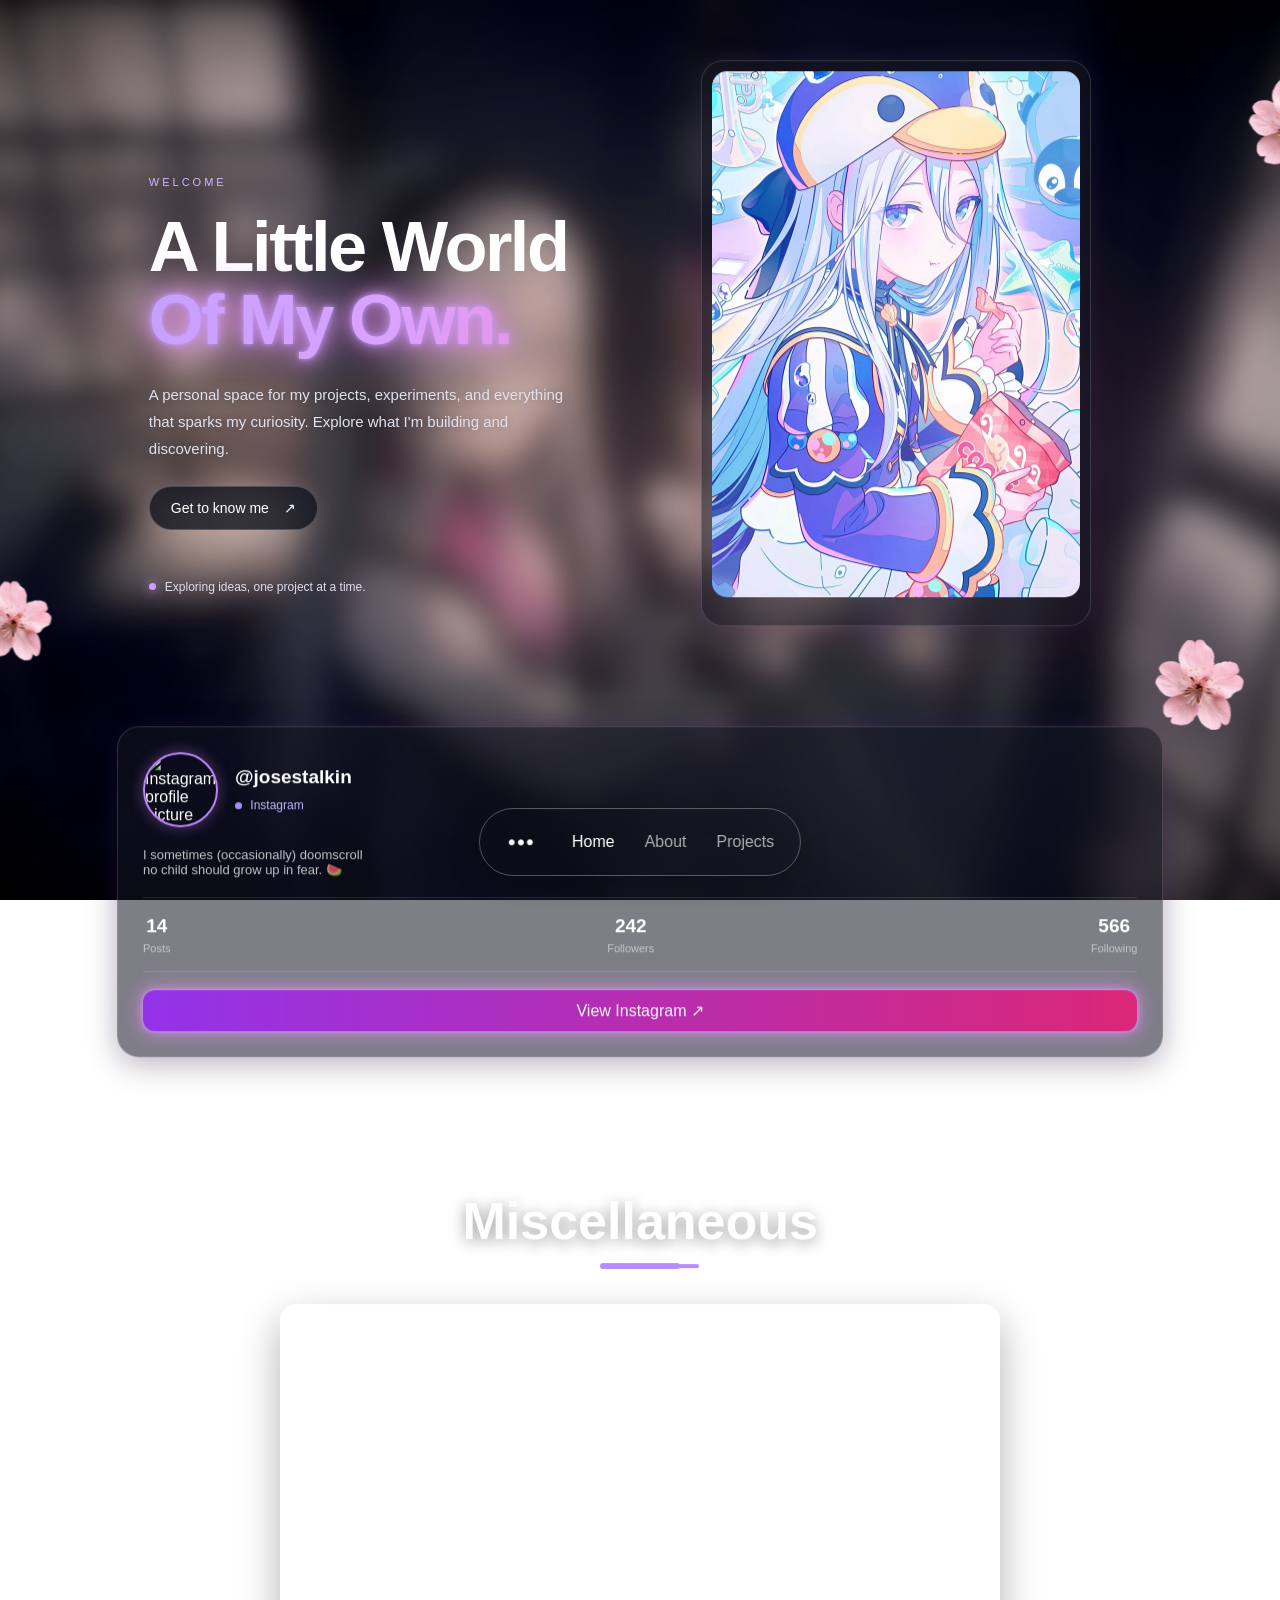
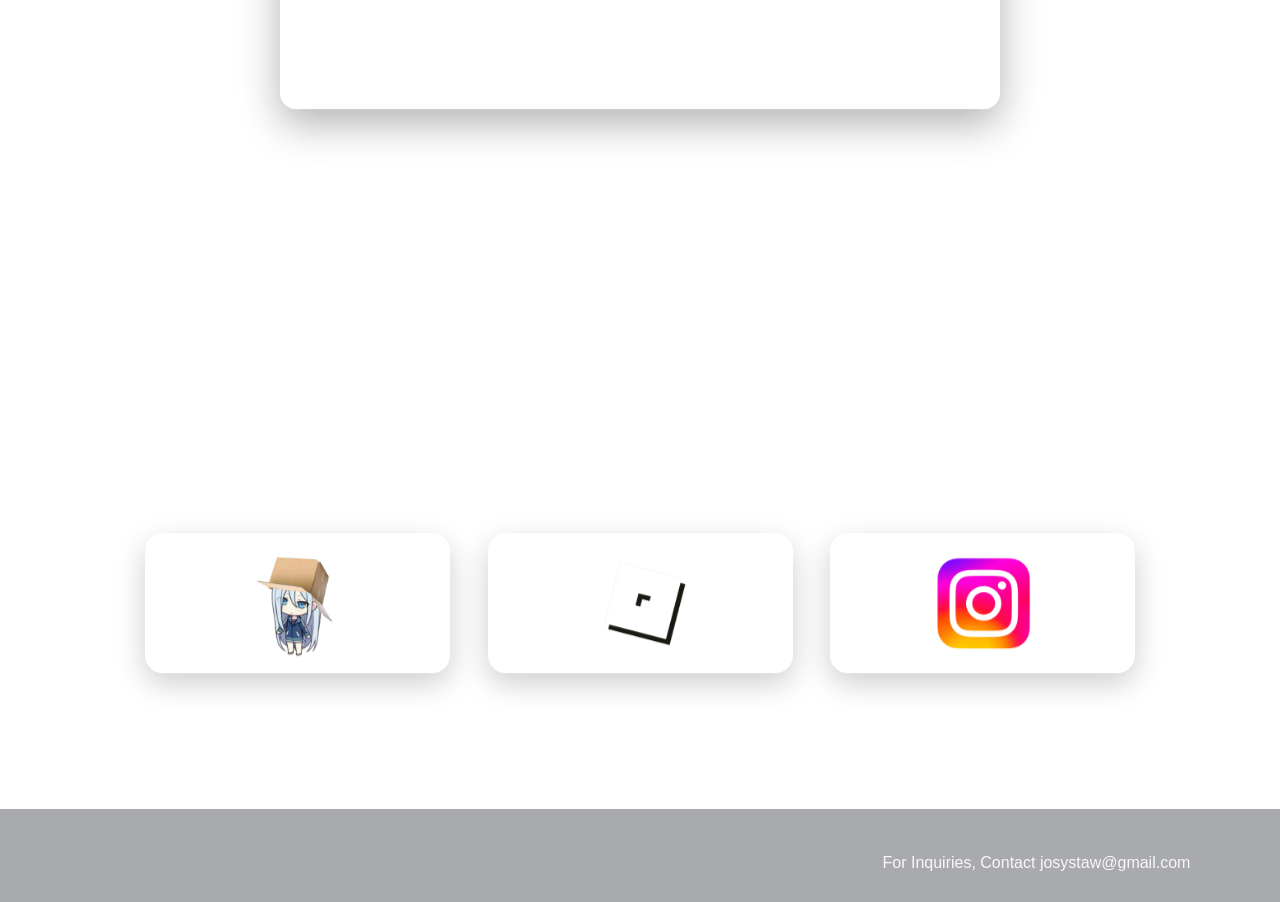
==== index.html @ 816f526a "V.2.1.1 fixed some bugs and added a profile card" ====
<!DOCTYPE html>
<html lang="en">
<head>
  <meta charset="UTF-8">
  <meta name="viewport" content="width=device-width, initial-scale=1.0">

  <title>josy's web</title>

  <link rel="stylesheet" href="style.css">
  <link rel="icon" type="image/favicon" href="images/favicon.ico">
</head>

<body>

  <nav class="floating-nav" id="floatingNav">
    
<div class="home-menu">
    <!-- Home logo toggles the dropdown -->
    <button class="home-menu-toggle"
            id="homeMenuToggle"
            aria-label="Open home menu"
            aria-expanded="false">
        <img id="homeMenuIcon"
         src="images/open.png"
         alt="">
    </button>

    <!-- Dropdown image buttons -->
    <div class="home-dropdown" id="homeDropdown">

        <a href="index.html"
          class="dropdown-item"
          rel="noopener noreferrer">
          <img src="images/reload.png" alt="">
          <span>Reload</span>
        </a>

        <a href="https://open.spotify.com/user/eyczlex5ln4kf2rm2b00qqnia"
          class="dropdown-item"
          target="_blank"
          rel="noopener noreferrer">
          <img src="images/spotify.png" alt="">
          <span>Spotify</span>
        </a>
        <!--button class="dropdown-item"
                data-page="about"
                aria-label="About">
            <img src="images/bwig.png" alt="">
            <span>Instagram</span>
        </button-->
        <a href="https://www.instagram.com/josestalkin/"
          class="dropdown-item"
          rel="noopener noreferrer">
          <img src="images/bwig.png" alt="">
          <span>Instagram</span>
        </a>
        <a href="mobile/index.html"
          class="dropdown-item"
          rel="noopener noreferrer">
          <img src="images/accf0d55d1fa88611bb1a2bc75494300.png" alt="">
          <span>Game</span>
        </a>
    </div>
</div>


    <div class="nav-links">
    <button class="nav-link active" data-page="home">Home</button>
    <button class="nav-link" data-page="about">About</button>
    <button class="nav-link" data-page="projects">Projects</button>
    </div>
</nav>

  <div id="loading-screen">

    <div class="loading-container">

        <div class="loading-mascot">

            <img
                src="images/loading.png"
                class="mascot-base"
                alt=""
            >

            <div class="hair-fill">
                <div class="hair-fill-color"></div>
            </div>

        </div>

        <!-- Loading dots -->
        <div class="loading-dots">
            <span></span>
            <span></span>
            <span></span>
        </div>

        <div class="loading-text">
            LOADING...
        </div>

    </div>

</div>
  
  <div class="screen-effects">

  <img
    src="images/sakura.png"
    class="screen-effect"
    data-strength="0.18"
    alt=""
  >

</div>
  <div class="background"></div>
  <main>
    
<section id="home" class="page active">

    <div class="home-hero">

        <!-- lefty -->
        <div class="hero-copy">
            <span class="hero-eyebrow">WELCOME</span>

            <h1>
                A Little World
                <br>
                <span>Of My Own.</span>
            </h1>

            <p class="hero-description">
                A personal space for my projects, experiments,
                and everything that sparks my curiosity.
                Explore what I'm building and discovering.
            </p>

            <button class="hero-button"
                    onclick="document.querySelector('[data-page=about]').click()">
                Get to know me <span>↗</span>
            </button>

            <div class="hero-note">
                <span class="hero-note-dot"></span>
                Exploring ideas, one project at a time.
            </div>
        </div>

        <!-- righty -->
         <div class="hero-photo parallax-item" data-strength="0.08">
    <div class="photo-card">
        <img src="images/pingu.png" alt="Featured photograph">

        <div class="photo-caption">
            <span></span>
        </div>
    </div>
</div>

    </div>
      <div class="hero-profile parallax-item" data-strength="0.08">
    <div class="profile-card">

        <div class="profile-top">
            <img
                src="https://scontent.cdninstagram.com/v/t51.82787-19/851800324_18020380409950125_2480934116631352755_n.jpg?stp=dst-jpg_s150x150_tt6&_nc_cat=108&ccb=7-5&_nc_sid=f7ccc5&efg=eyJ2ZW5jb2RlX3RhZyI6InByb2ZpbGVfcGljLnd3dy4xMDgwLkMzIn0%3D&_nc_ohc=8UTlZX58PrIQ7kNvwF-NPIA&_nc_oc=Adpa-4jupoG8gFcAjlWRFTiTWn33_yfQ5YN1SnpaJkKgUCg6DRFRe9DJpSyttWrLRnI&_nc_zt=24&_nc_ht=scontent.cdninstagram.com&_nc_gid=NbA_uy5VphR4m14Mo_TzVg&_nc_ss=7b6a8&oh=00_AQRMJp2nnTsubG5kRxxC3ER_PmEGCaFIqhwu-T4zJJ_sDQ&oe=6AED3500"
                class="profile-avatar"
                alt="Instagram profile picture"
            >

            <div class="profile-identity">
                <h2 id="igUsername">@josestalkin</h2>
                <span class="profile-status">
                    <span class="status-dot"></span>
                    Instagram
                </span>
            </div>
        </div>

        <div class="profile-bio">
            I sometimes (occasionally) doomscroll<br>no child should grow up in fear. 🍉
        </div>

        <div class="profile-stats">
            <div>
                <strong id="igPosts">14</strong>
                <span>Posts</span>
            </div>

            <div>
                <strong id="igFollowers">242</strong>
                <span>Followers</span>
            </div>

            <div>
                <strong id="igFollowing">566</strong>
                <span>Following</span>
            </div>
        </div>

        <a
            href="https://www.instagram.com/josestalkin/"
            target="_blank"
            rel="noopener noreferrer"
            class="profile-button"
        >
            View Instagram ↗
        </a>

    </div>
</div>
</section>


    <section id="about" class="page">
    <div class="parallax-item title" data-strength="0.10">
      <h1>About Me</h1>
    </div>
    <div class="parallax-item card" data-strength="0.06">
      <p>
        My name is Samudera, you can call me Sam.
      </p>

      <p>
    I'm <b><i>REALLY</b></i> interested in technology, especially computers and electronics. I like experimenting with different projects and figuring out how things work.
    Other than that I am also interested in making arduino projects.

    <br/> <br/>
    Nice to meet you! :3

      </p>
    </div>
    </section>

    <!-- 2 i think -->
     <section id="projects" class="page">
    <div class="parallax-item projects-panel"
         data-strength="0.08">

        <div class="projects-header">
            <span class="section-badge">Portfolio</span>

            <h1>Featured <span class="hero-glow">Projects</span></h1>

            <p>
                A collection of my recent work showcasing
                creativity and technical expertise.
            </p>
        </div>

        <div class="projects-grid">
          <!-- Project 1 -->
        <div class="parallax-item" data-strength="0.08">
            <article class="project-card">
                <img src="images/43cb72d63c08b5dca244477c47a3ac81.jpg"
                     alt="dis website lol"
                     class="project-image">

                <div class="project-content">
                    <div class="project-tags">
                        <span class="tag cyan">JS</span>
                    </div>

                    <h2>This Website (lol)</h2>
                    <p>A website. That's it.</p>

                    <div class="project-footer">
                        <a href="https://github.com/KicitoR/KicitoR.github.io" class="project-link">
                            View GitHub Repository
                        </a>

                        <div class="project-actions">
                            <a href="https://github.com/KicitoR/KicitoR.github.io" aria-label="GitHub">↗</a>
                        </div>
                    </div>
                </div>
            </article>
        </div>
          <!--template-->
          <div class="parallax-item" data-strength="0.08">
            <article class="project-card">
                <img src="images/footer.png"
                     alt="ard"
                     class="project-image">

                <div class="project-content">
                    <div class="project-tags">
                        <span class="tag pink">C++</span>
                    </div>

                    <h2>Arduino Projects</h2>
                    <p> I'll be adding a project documentation soon! :3 </p>

                    <div class="project-footer">
                    </div>
                </div>
            </article>
        </div>
        <!--end-->>
        </div>

    </div>
</section>
<section id='redirect' class='page'>
  <div class="parallax-item card" data-strength="0.06">
    <p> Redirecting...</p>
    </div>
</section>

<!--section id='xx' class='page'></section-->

    <div class="invisible-border-thing" data-strength="0.05">
      <p>


      </p>
    </div>
    <div class="parallax-item title" data-strength="0.03">
      <h1>Miscellaneous </h1>
    </div>
    <div class="parallax-item video-container" data-strength="0.03">

      <iframe
        src="https://www.youtube.com/embed/UFRIsspP9UE?si=3BIssX8ktgUelcXo"
        title="YouTube video"
        frameborder="0"
        allow="accelerometer; autoplay; clipboard-write; encrypted-media; gyroscope; picture-in-picture; web-share"
        referrerpolicy="strict-origin-when-cross-origin"
        allowfullscreen>
      </iframe>

    </div>
    <div class="spotify-grid">

    <!-- Track 1 -->
    <div class="parallax-item spotify-container"
         data-strength="0.08">

        <iframe
            src="https://open.spotify.com/embed/track/40pPI2TbaYSZlKfV44HRjn?utm_source=generator&theme=0&si=589472dcaff14c90"
            title="Spotify track"
            allow="autoplay; clipboard-write; encrypted-media; fullscreen; picture-in-picture"
            loading="lazy">
        </iframe>

    </div>

    <!-- Track 2 -->
    <div class="parallax-item spotify-container"
         data-strength="0.08">

        <iframe
            src="https://open.spotify.com/embed/track/7gEH5vQK5u2vAUpEUF5IJM"
            title="Spotify track"
            allow="autoplay; clipboard-write; encrypted-media; fullscreen; picture-in-picture"
            loading="lazy">
        </iframe>

    </div>

    <!-- Track 3 -->
    <div class="parallax-item spotify-container"
         data-strength="0.08">

        <iframe
            src="https://open.spotify.com/embed/track/6zEg4KEgz6RGhCPmDKplYf"
            title="Spotify track"
            allow="autoplay; clipboard-write; encrypted-media; fullscreen; picture-in-picture"
            loading="lazy">
        </iframe>

    </div>
        <div class="parallax-item spotify-container"
         data-strength="0.08">

        <iframe
            src="https://open.spotify.com/embed/track/70LcF31zb1H0PyJoS1Sx1r"
            title="Spotify track"
            allow="autoplay; clipboard-write; encrypted-media; fullscreen; picture-in-picture"
            loading="lazy">
        </iframe>

    </div>

</div>

    <!--div class="parallax-item card" data-strength="0.05">

      <p>
        <b>Butterflies taste with their feet</b><br/>
        They have special sensors on their feet to tell if a plant is good to eat or lay eggs on.
        <br/><b>Sea otters hold hands</b><br/>
        They do this while sleeping so they do not float apart in the water.
        <br/><b>A cloud weighs a million tons</b><br/>
        Even though they look fluffy and light, a typical cloud contains an enormous amount of water droplets spread out over a large space.
        <br/><b>Bananas are curved</b><br/>
        They grow upwards toward the sun in a process called "negative geotropism," which bends them into their familiar shape.
        <br/><b>Wombat poop is cube-shaped</b><br/>
        This unique shape stops their droppings from rolling away, helping them mark their territory on flat rocks and raised ledges.
        <br/><b>Your nose and ears never stop growing</b><br/>
        Gravity and the natural breakdown of collagen and cartilage as you age cause them to slightly elongate over time.
        <br/>
        <h4>I'm planning to add more features soon if I have time :3</h4>
      </p>

    </div-->
    
    <div class="button-row">

  <div class="parallax-item image-button" data-strength="0.05">
    <a href="mobile/index.html">
      <img src="images/accf0d55d1fa88611bb1a2bc75494300.png" alt="Button 1">
    </a>
  </div>

  <div class="parallax-item image-button" data-strength="0.05">
    <a href="https://www.roblox.com/users/3606323864/profile">
      <img src="images/roblox.png" alt="Button 2">
    </a>
  </div>

  <div class="parallax-item image-button" data-strength="0.05">
    <a href="https://www.instagram.com/josestalkin">
      <img src="images/insta.png" alt="Button 3">
    </a>
  </div>

</div>

</div>

  </main>

  <footer>
    <a href="https://www.instagram.com/josestalkin/">For Inquiries, Contact josystaw@gmail.com</a>
  </footer>

  <script src="script.js"></script>

</body>
</html>
---- style.css ----
* {
  box-sizing: border-box;
}

html {
  scroll-behavior: smooth;
}

body {
  margin: 0;
  font-family: Arial, sans-serif;
  color: white;

  background: transparent;
}


/* =========================
   FIXED BACKGROUND
   ========================= */

.background {
  position: fixed;
  inset: 0;

  background-image: url("images/bg2.png");
  background-size: cover;
  background-position: center;

  z-index: -10;
}


/* =========================
   MAIN
   ========================= */

main {
  width: 100%;
  max-width: 1200px;

  margin: auto;
  padding: 30px 6vw 80px;

  position: relative;
}


/* =========================
   PARALLAX ELEMENTS
   ========================= */

.parallax-item {
  will-change: transform;
}


/* =========================
   TITLES
   ========================= */

.title {
  text-align: center;

  margin: 0 auto 35px;
}

.title h1 {
  display: inline-block;

  margin: 0;

  font-size: clamp(30px, 5vw, 52px);

  text-shadow:
    0 3px 15px rgba(0, 0, 0, 0.4);
}


/* little decoration under title */

.title h1::after {
  content: "";

  display: block;

  width: 80px;
  height: 6px;

  margin: 12px auto 0;

  border-radius: 10px;

  background: #b58cff;

  box-shadow:
    20px 0 0 -1px #b58cff;
}


/* =========================
   TEXT CARDS
   ========================= */

.card {
  width: 100%;

  padding: 28px 30px;

  margin: 0 auto 35px;

  border-radius: 16px;

  background: rgba(20, 30, 60, 0.55);

  border: 1px solid rgba(255, 255, 255, 0.3);

  backdrop-filter: blur(8px);
  -webkit-backdrop-filter: blur(8px);

  box-shadow:
    0 15px 40px rgba(0, 0, 0, 0.2);
}

.card p {
  margin: 0 0 14px;

  font-size: 17px;
  line-height: 1.8;
}

.card p:last-child {
  margin-bottom: 0;
}


/* =========================
   YOUTUBE
   ========================= */

.video-container {
  width: min(720px, 90%);

  aspect-ratio: 16 / 9;

  margin: 0 auto 40px;

  overflow: hidden;

  border-radius: 16px;

  border: 1px solid rgba(255, 255, 255, 0.35);

  box-shadow:
    0 15px 40px rgba(0, 0, 0, 0.3);
}

.video-container iframe {
  width: 100%;
  height: 100%;

  display: block;
}


/* =========================
   FOOT (yummers)
   ========================= */
footer {
    position: relative;
    width: 100%;
    box-sizing: border-box;

    /* Solid image background */
    background-image: url("images/footer.jpg");
    background-size: cover;
    background-position: center;
    background-repeat: no-repeat;

    /* Remove transparency */
    opacity: 1;

    padding: 45px 7% 30px;
    text-align: right;

    border-top: 1px solid rgba(255, 255, 255, 0.15);
}
/* Keep footer content aligned left */
footer h1,
footer h2,
footer h3,
footer p,
footer a,
footer .footer-content {
    text-align: right;
}

/* Optional: dark overlay for readable text */
footer::before {
    content: "";
    position: absolute;
    inset: 0;
    background: rgba(10, 12, 25, 0.35);
    pointer-events: none;
}

/* Keep content above the overlay */
footer > * {
    position: relative;
    z-index: 1;
}

/* Mobile */
@media (max-width: 600px) {
    footer {
        padding: 32px 20px 24px;
    }
}



/* =========================
   MOBILE
   ========================= */

@media (max-width: 600px) {

  main {
    padding: 25px 15px 60px;
  }

  .card {
    padding: 20px;

    border-radius: 12px;
  }

  .card p {
    font-size: 15px;
    line-height: 1.7;
  }

  .video-container {
    width: 100%;
    border-radius: 12px;
  }

}
/* =================================
   FULL SCREEN EFFECTS
   ================================= */

.screen-effects {
  position: fixed;
  inset: 0;

  width: 100vw;
  height: 100vh;

  overflow: hidden;

  pointer-events: none;

  z-index: 1000;
}


/* Individual effect layers */

.screen-effect {
  position: absolute;

  /*
    Make it slightly larger than
    the screen so movement doesn't
    reveal empty edges.
  */

  width: 110vw;
  height: 110vh;

  max-width: none;

  left: 50%;
  top: 50%;

  object-fit: cover;

  transform: translate(-50%, -50%);

  pointer-events: none;

  will-change: transform;
}
/* Unvisited link */
a:link {
  color: #f8f8f8; 
  font-family: Arial, sans-serif;
  text-decoration: none;
}

/* Visited link */
a:visited {
  color: #fcfcfc; 
  font-family: Arial, sans-serif;
}

/* Mouse over link */
a:hover {
  color: #fdfcfc; 
  font-family: Arial, sans-serif;
}

/* Selected/clicked link @josestalkin*/
a:active {
  color: #f7f6f6; 
  font-family: Arial, sans-serif;
}
.image-button {
  width: 220px;
  height: 140px;

  margin: 30px auto;

  display: flex;
  justify-content: center;
  align-items: center;

  background: rgba(255, 255, 255, 0.08);

  border: 1px solid rgba(255, 255, 255, 0.25);

  border-radius: 18px;

  backdrop-filter: blur(6px);
  -webkit-backdrop-filter: blur(6px);

  box-shadow:
    0 10px 30px rgba(0, 0, 0, 0.2);

  transition:
    background 0.2s ease,
    box-shadow 0.2s ease;
}

.image-button a {
  width: 100%;
  height: 100%;

  display: flex;
  justify-content: center;
  align-items: center;
}

.image-button img {
  max-width: 80%;
  max-height: 80%;

  object-fit: contain;

  display: block;
}


/* Hover */

.image-button:hover {
  background: rgba(255, 255, 255, 0.15);

  box-shadow:
    0 15px 40px rgba(0, 0, 0, 0.3);
}


/* Press */

.image-button:active {
  transform: scale(0.96);
}
.button-row {
  display: flex;
  justify-content: center;
  align-items: center;

  gap: 12px;

  width: 100%;
  padding: 0 15px;
}

.button-row .image-button {
  width: 30%;
  aspect-ratio: 1 / 1;
  max-width: none;
}

/* =================================
   LOADING SCREEN
   ================================= */
#loading-screen {
    position: fixed;
    inset: 0;

    z-index: 99999;

    display: flex;
    justify-content: center;
    align-items: center;

    background: #080808;

    transition:
        opacity 0.7s ease,
        visibility 0.7s ease;
}


/* =========================
   MASCOT
   ========================= */

.loading-mascot {
    position: relative;

    width: 280px;
    height: 280px;
}


/* Original mascot */

.mascot-base {
    position: absolute;

    inset: 0;

    width: 100%;
    height: 100%;

    object-fit: contain;

    z-index: 1;
}


/* =========================
   HAIR FILL
   ========================= */

.hair-fill {
    position: absolute;

    inset: 0;

    z-index: 2;

    /*
       This image defines where
       the blue is allowed to appear.
    */

    mask-image: url("images/mask.png");
    -webkit-mask-image: url("images/mask.png");

    mask-size: contain;
    -webkit-mask-size: contain;

    mask-position: center;
    -webkit-mask-position: center;

    mask-repeat: no-repeat;
    -webkit-mask-repeat: no-repeat;

    pointer-events: none;
}


/* Actual blue */

.hair-fill-color {
    position: absolute;

    left: 0;
    bottom: 0;

    width: 100%;

    height: 0%;

    background: #DDECF3;

    transition:
        height 0.15s linear;
}
/*dots thing*/
.loading-container {
    display: flex;
    flex-direction: column;
    align-items: center;
}


/* =========================
   LOADING DOTS
   ========================= */

.loading-dots {
    display: flex;

    justify-content: center;
    align-items: center;

    gap: 14px;

    margin-top: 18px;
}


.loading-dots span {
    width: 12px;
    height: 12px;

    border-radius: 50%;

    background: #4b4b72;

    animation: loadingDot 1.2s infinite ease-in-out;
}


/* Different delays */

.loading-dots span:nth-child(1) {
    animation-delay: 0s;
}

.loading-dots span:nth-child(2) {
    animation-delay: 0.2s;
}

.loading-dots span:nth-child(3) {
    animation-delay: 0.4s;
}
.loading-text {
    margin-top: 14px;

    font-size: 16px;

    font-weight: 600;

    letter-spacing: 6px;

    color: #fafafa;
}

/* Animation */

@keyframes loadingDot {

    0%,
    60%,
    100% {
        transform: scale(1);
        opacity: 0.45;
    }

    30% {
        transform: scale(1.35);
        opacity: 1;
    }

}

/* =========================
   LOADING COMPLETE
   ========================= */

#loading-screen.loaded {
    opacity: 0;
    visibility: hidden;
    pointer-events: none;
}
/* =================================
   PAGE LOAD SLIDE-IN
   ================================= */

.parallax-item.enter {
  animation: slideIn 0.8s cubic-bezier(0.22, 1, 0.36, 1) both;
  animation-delay: var(--enter-delay);
}

@keyframes slideIn {

  from {
    translate: 0 150px;
    opacity: 0;
  }

  to {
    translate: 0 0;
    opacity: 1;
  }

}
/* Spotify grid */

.spotify-grid {
    display: grid;
    grid-template-columns: repeat(2, minmax(0, 1fr));
    gap: 20px;

    width: 100%;
    max-width: 1000px;
    margin: 40px auto;
    padding: 0 15px;
    box-sizing: border-box;

    align-items: start;
}

.spotify-container {
    width: 100%;
    min-width: 0;
    margin: 0 !important;
    padding: 0;

    box-sizing: border-box;
    border-radius: 12px;
    overflow: hidden;
}

.spotify-container iframe {
    display: block;
    width: 100%;
    height: 152px;
    border: 0;
}

/* Mobile */
@media (max-width: 600px) {
    .spotify-grid {
        grid-template-columns: 1fr;
    }
}
/*nav*/
.floating-nav {
    position: fixed;
    bottom: 24px;
    left: 50%;
    transform: translateX(-50%);

    display: flex;
    align-items: center;
    justify-content: center;
    gap: 24px;

    width: max-content;
    max-width: calc(100vw - 32px);
    padding: 12px 20px;

    background: rgba(25, 25, 30, 0);
    backdrop-filter: blur(18px);
    -webkit-backdrop-filter: blur(18px);

    border: 1px solid rgba(255, 255, 255, 0.3);
    border-radius: 999px;

    z-index: 1000;
    box-shadow: 0 8px 30px rgba(0, 0, 0, 0.25);

    transition:
        bottom 0.35s ease,
        opacity 0.3s ease,
        transform 0.35s ease;

    opacity: 1;
    visibility: visible;
}

.floating-nav.nav-hidden {
    opacity: 0;
    visibility: hidden;
    bottom: -100px;
    transform: translateX(-50%);
    pointer-events: none;
        transition:
        bottom 0.35s ease,
        opacity 0.3s ease,
        transform 0.35s ease;

    opacity: 1;
    visibility: visible;
        transform: translateY(8px);
    opacity: 0;
}

.nav-logos {
    display: flex;
    align-items: center;
    gap: 8px;
    flex-shrink: 0;
}

.nav-logo-img {
    display: block;
    width: 30px;
    height: 30px;
    object-fit: contain;
    transition: transform 0.2s ease;
}

.nav-logos a:hover .nav-logo-img {
    transform: scale(1.1);
}

.nav-links {
    display: flex;
    align-items: center;
    gap: 18px;
}

.nav-links a {
    color: white;
    text-decoration: none;
    white-space: nowrap;
    font-size: 14px;
    transition: opacity 0.2s ease;
        transition:
        opacity 0.25s ease,
        transform 0.3s ease;
}

.nav-links a:hover {
    opacity: 0.65;
}

/* Mobile layout */
@media (max-width: 600px) {
    .floating-nav {
        bottom: 16px;
        gap: 14px;
        padding: 10px 15px;
        max-width: calc(100vw - 24px);
    }

    .nav-logo-img {
        width: 25px;
        height: 25px;
    }

    .nav-links {
        gap: 12px;
    }

    .nav-links a {
        font-size: 12px;
    }
}

.page {
    display: none;
    opacity: 0;
    transform: translateY(12px);
}

.page.active {
    display: block;
    animation: pageEnter 0.4s ease forwards;
}

@keyframes pageEnter {
    from {
        opacity: 0;
        transform: translateY(12px);
    }

    to {
        opacity: 1;
        transform: translateY(0);
    }
}

.nav-link {
    background: none;
    border: none;
    color: white;
    cursor: pointer;
    font: inherit;
    opacity: 0.65;
    transition: opacity 0.2s ease;
}

.nav-link:hover,
.nav-link.active {
    opacity: 1;
}

/* PROJECT SECTION */
#projects {
    width: min(100% - 40px, 1100px);
    margin: 0 auto;
    padding: 70px 0 100px;
}

.projects-header {
    text-align: center;
    margin-bottom: 34px;
}

.section-badge {
    display: inline-block;
    padding: 5px 11px;
    border-radius: 999px;
    background: rgba(151, 83, 255, 0.15);
    color: #c28bff;
    font-size: 11px;
    margin-bottom: 12px;
}

.projects-header h1 {
    margin: 0;
    color: #f4f5ff;
    font-size: clamp(28px, 4vw, 42px);
    letter-spacing: -1px;
}

.projects-header h1 span {
    background: linear-gradient(90deg, #a76bff, #ed69bd);
    -webkit-background-clip: text;
    background-clip: text;
    color: transparent;
}

.projects-header p {
    color: #9ba6bb;
    font-size: 14px;
    line-height: 1.6;
    margin: 12px auto 0;
    max-width: 500px;
}

/* PROJECT GRID */
.projects-grid {
    display: grid;
    grid-template-columns: repeat(3, minmax(0, 1fr));
    gap: 22px;
}

/*
  Keep the parallax transform on the outer wrapper.
  Hover effects are applied to the inner card instead.
*/
.projects-grid > .parallax-item {
    min-width: 0;
    height: 100%;
}

.project-card {
    height: 100%;
    overflow: hidden;
    border-radius: 15px;
    background: rgba(29, 41, 59, 0.92);
    border: 1px solid rgba(255, 255, 255, 0.045);

    transition:
        border-color 0.3s ease,
        box-shadow 0.3s ease,
        background 0.3s ease;
}

.project-card:hover {
    border-color: rgba(173, 123, 255, 0.35);
    background: rgba(33, 46, 66, 0.98);
    box-shadow: 0 12px 35px rgba(0, 0, 0, 0.18);
}

/* PROJECT IMAGE */
.project-image {
    display: block;
    width: 100%;
    aspect-ratio: 1.65 / 1;
    object-fit: cover;
    transition: transform 0.45s ease;
}

.project-card:hover .project-image {
    transform: scale(1.045);
}

/* CARD TEXT */
.project-content {
    padding: 14px 15px 13px;
}

.project-tags {
    display: flex;
    flex-wrap: wrap;
    gap: 6px;
    margin-bottom: 10px;
}

.tag {
    padding: 3px 7px;
    border-radius: 5px;
    font-size: 10px;
    font-weight: 600;
}

.tag.blue {
    color: #63b8ff;
    background: rgba(50, 145, 255, 0.14);
}
/*@josestalkin*/
.tag.cyan {
    color: #6ee7e0;
    background: rgba(30, 210, 190, 0.12);
}

.tag.purple {
    color: #c59aff;
    background: rgba(155, 90, 255, 0.15);
}

.tag.pink {
    color: #ff8bce;
    background: rgba(255, 90, 180, 0.12);
}

.tag.green {
    color: #46e7b0;
    background: rgba(40, 220, 160, 0.12);
}

.project-content h2 {
    color: #f4f5fa;
    font-size: 16px;
    line-height: 1.4;
    margin: 0 0 7px;
}

.project-content p {
    color: #a4aec0;
    font-size: 12px;
    line-height: 1.65;
    margin: 0;
}

/* CARD FOOTER */
.project-footer {
    display: flex;
    align-items: center;
    justify-content: space-between;
    gap: 10px;
    margin-top: 18px;
}

.project-link {
    color: #8f9cff;
    font-size: 12px;
    font-weight: 600;
    text-decoration: none;
    transition: color 0.2s ease;
}

.project-link:hover {
    color: #d1b5ff;
}

.project-actions {
    display: flex;
    gap: 6px;
}

.project-actions a {
    display: flex;
    align-items: center;
    justify-content: center;
    width: 27px;
    height: 27px;
    border-radius: 6px;

    color: #d5dced;
    background: rgba(255, 255, 255, 0.09);
    text-decoration: none;
    font-size: 11px;
    font-weight: 700;

    transition:
        background 0.2s ease,
        transform 0.2s ease;
}

.project-actions a:hover {
    background: rgba(151, 115, 255, 0.3);
    transform: translateY(-2px);
}

/* RESPONSIVE LAYOUT */
@media (max-width: 850px) {
    .projects-grid {
        grid-template-columns: repeat(2, minmax(0, 1fr));
        gap: 16px;
    }
}

@media (max-width: 520px) {
    #projects {
        width: calc(100% - 28px);
        padding-top: 45px;
    }

    .projects-grid {
        grid-template-columns: minmax(0, 1fr);
        gap: 18px;
    }

    .project-content {
        padding: 14px;
    }

    .project-content h2 {
        font-size: 15px;
    }
}

/* OUTER PROJECT SECTION */
#projects {
    width: min(1100px, calc(100% - 32px));
    margin: 0 auto;
    padding: 50px 0 110px;
}

/* SEMI-TRANSPARENT GLASS PANEL */
.projects-panel {
    position: relative;
    padding: clamp(20px, 4vw, 42px);

    background: rgba(20, 27, 44, 0.48);

    backdrop-filter: blur(16px) saturate(125%);
    -webkit-backdrop-filter: blur(16px) saturate(125%);

    border: 1px solid rgba(255, 255, 255, 0.16);
    border-radius: 26px;

    box-shadow:
        0 20px 60px rgba(8, 8, 30, 0.2),
        inset 0 1px 0 rgba(255, 255, 255, 0.08);

    transform-origin: center center;
    will-change: transform;
}

/* Keep the header inside the panel */
.projects-header {
    position: relative;
    text-align: center;
    margin-bottom: 30px;
    z-index: 1;
}

/* PROJECT GRID */
.projects-grid {
    position: relative;
    display: grid;
    grid-template-columns: repeat(3, minmax(0, 1fr));
    gap: 20px;
    z-index: 1;
}

/* INDIVIDUAL CARDS */
.project-card {
    overflow: hidden;
    height: 100%;
    border-radius: 15px;

    background: rgba(24, 35, 54, 0.78);
    border: 1px solid rgba(255, 255, 255, 0.09);

    transition:
        background 0.3s ease,
        border-color 0.3s ease,
        box-shadow 0.3s ease;
}

.project-card:hover {
    background: rgba(35, 46, 69, 0.9);
    border-color: rgba(190, 155, 255, 0.35);
    box-shadow: 0 8px 25px rgba(0, 0, 0, 0.15);
}

/* RESPONSIVE */
@media (max-width: 850px) {
    .projects-grid {
        grid-template-columns: repeat(2, minmax(0, 1fr));
    }
}

@media (max-width: 520px) {
    #projects {
        width: calc(100% - 24px);
        padding-top: 30px;
    }

    .projects-panel {
        padding: 18px 13px;
        border-radius: 20px;
    }

    .projects-grid {
        grid-template-columns: 1fr;
        gap: 15px;
    }
}

.glass-clock {
    width: 100%;
    max-width: none;
    padding: 22px 24px;
    box-sizing: border-box;

    /* Transparent glass */
    background: rgba(24, 34, 53, 0.48);
    backdrop-filter: blur(18px) saturate(140%);
    -webkit-backdrop-filter: blur(18px) saturate(140%);

    border: 1px solid rgba(255, 255, 255, 0.17);
    border-radius: 22px;

    box-shadow:
        0 12px 35px rgba(0, 0, 0, 0.16),
        inset 0 1px 0 rgba(255, 255, 255, 0.1);

    color: #fff;
}

.clock-header {
    display: flex;
    align-items: center;
    justify-content: space-between;
    margin-bottom: 14px;
}

.clock-label {
    font-size: 11px;
    letter-spacing: 2px;
    color: #d0d6e8;
    font-weight: 600;
}

.clock-live {
    display: flex;
    align-items: center;
    gap: 6px;
    color: #8ee9c0;
    font-size: 10px;
    letter-spacing: 1px;
}

.live-dot {
    width: 7px;
    height: 7px;
    border-radius: 50%;
    background: #64e6a5;
    box-shadow: 0 0 10px #64e6a580;
    animation: livePulse 2s infinite;
}

@keyframes livePulse {
    50% { opacity: 0.45; }
}

.clock-time {
    font-size: clamp(30px, 5vw, 42px);
    font-weight: 650;
    letter-spacing: -1.5px;
    font-variant-numeric: tabular-nums;
    color: #fff;
}

.clock-date {
    margin-top: 7px;
    color: #c1c9dc;
    font-size: 13px;
}

.clock-divider {
    height: 1px;
    background: rgba(255, 255, 255, 0.13);
    margin: 18px 0;
}

.clock-location {
    display: flex;
    align-items: center;
    gap: 8px;
    font-size: 12px;
    color: #c1c9dc;
}

.clock-location span {
    color: #c5a6ff;
    font-size: 19px;
}
/*sam*/
/* HERO LAYOUT */
.home-hero {
    width: min(1120px, calc(100% - 64px));
    min-height: 70vh;
    margin: 0 auto;
    padding: 70px 0 100px;

    display: grid;
    grid-template-columns: 1.05fr 0.95fr;
    align-items: center;
    gap: clamp(30px, 6vw, 85px);
}

/* LEFT SIDE */
.hero-copy {
    max-width: 540px;
}

.hero-eyebrow {
    display: inline-block;
    color: #d5b3ff;
    font-size: 11px;
    letter-spacing: 3px;
    margin-bottom: 22px;
}

.hero-copy h1 {
    color: #fff;
    font-size: clamp(42px, 5.5vw, 76px);
    line-height: 1.04;
    letter-spacing: -2.5px;
    margin: 0;
}

.hero-copy h1 span {
    background: linear-gradient(
        90deg,
        #c5a0ff,
        #f08bcf
    );

    -webkit-background-clip: text;
    background-clip: text;
    color: transparent;
}

.hero-description {
    max-width: 430px;
    color: #e0e2ef;
    font-size: 15px;
    line-height: 1.8;
    margin: 24px 0;
    text-shadow: 0 1px 8px rgba(10, 10, 30, 0.25);
}

/* CTA BUTTON */
.hero-button {
    display: inline-flex;
    align-items: center;
    gap: 15px;

    padding: 13px 21px;
    border: 1px solid rgba(255, 255, 255, 0.2);
    border-radius: 999px;

    color: #fff;
    background: rgba(15, 18, 30, 0.78);
    font-size: 14px;
    cursor: pointer;

    transition:
        transform 0.25s ease,
        background 0.25s ease;
}

.hero-button:hover {
    transform: translateY(-3px);
    background: rgba(60, 45, 85, 0.9);
}

.hero-note {
    display: flex;
    align-items: center;
    gap: 9px;
    margin-top: 50px;

    color: #e0dced;
    font-size: 12px;
}

.hero-note-dot {
    width: 7px;
    height: 7px;
    border-radius: 50%;
    background: #c9a0ff;
    box-shadow: 0 0 12px #c9a0ff;
}

/* RIGHT SIDE: CLOCK POSITION */
.hero-clock {
    width: 100%;
    min-width: 0;
}

/* Let the glass panel fill its column */
.hero-clock .glass-clock {
    width: 100%;
    max-width: none;
    box-sizing: border-box;
    padding: clamp(22px, 3vw, 38px);

    background: rgba(22, 29, 47, 0.42);
    backdrop-filter: blur(22px) saturate(130%);
    -webkit-backdrop-filter: blur(22px) saturate(130%);

    border: 1px solid rgba(255, 255, 255, 0.24);
    border-radius: 26px;

    box-shadow:
        0 25px 70px rgba(15, 10, 35, 0.2),
        inset 0 1px 0 rgba(255, 255, 255, 0.12);
}

.hero-clock .clock-time {
    font-size: clamp(36px, 5vw, 58px);
    letter-spacing: -2px;
}

/* MOBILE */
@media (max-width: 760px) {
    .home-hero {
        width: calc(100% - 36px);
        min-height: auto;
        padding: 65px 0 120px;

        grid-template-columns: 1fr;
        gap: 40px;
    }

    .hero-copy {
        max-width: 100%;
    }

    .hero-copy h1 {
        font-size: clamp(42px, 10vw, 64px);
    }

    .hero-description {
        font-size: 14px;
    }

    .hero-note {
        margin-top: 30px;
    }

    .hero-clock {
        max-width: 500px;
        margin: 0 auto;
    }
}

/* HOME MENU ANCHOR */
.home-menu {
    position: relative;
    display: flex;
    align-items: center;
    justify-content: center;
    flex-shrink: 0;
}

/* HOME LOGO BUTTON */
.home-menu-toggle {
    width: 42px;
    height: 42px;
    display: flex;
    align-items: center;
    justify-content: center;

    border: 0;
    border-radius: 50%;
    background: transparent;
    cursor: pointer;

    transition: background 0.25s ease,
                transform 0.3s ease;
}

.home-menu-toggle img {
    width: 28px;
    height: 28px;
    object-fit: contain;
}

.home-menu-toggle:hover {
    background: rgba(255, 255, 255, 0.12);
}

.home-menu.is-open .home-menu-toggle {
    transform: rotate(90deg);
    background: rgba(255, 255, 255, 0.12);
}

/* DROPDOWN PANEL */
.home-dropdown {
    position: absolute;
    left: 50%;
    bottom: calc(100% + 14px);

    display: flex;
    flex-direction: column;
    gap: 8px;

    min-width: 150px;
    padding: 10px;

    background: rgba(24, 28, 44, 0.55);
    backdrop-filter: blur(8px);
    -webkit-backdrop-filter: blur(8px);

    border: 1px solid rgba(255, 255, 255, 0.3);
    border-radius: 20px;

    box-shadow: 0 15px 40px rgba(0, 0, 0, 0.2);;

    /* Closed state */
    opacity: 0;
    visibility: hidden;
    pointer-events: none;

    transform: translate(-50%, 14px) scale(0.94);
    transform-origin: bottom center;

    transition:
        opacity 0.25s ease,
        transform 0.35s cubic-bezier(0.22, 1, 0.36, 1),
        visibility 0s linear 0.35s;
}

/* OPEN STATE */
.home-menu.is-open .home-dropdown {
    opacity: 1;
    visibility: visible;
    pointer-events: auto;

    transform: translate(-50%, 0) scale(1);

    transition:
        opacity 0.22s ease,
        transform 0.35s cubic-bezier(0.22, 1, 0.36, 1),
        visibility 0s;
}

/* EACH IMAGE BUTTON */
.dropdown-item {
    display: flex;
    align-items: center;
    gap: 12px;

    width: 100%;
    padding: 10px 12px;

    color: white;
    font: inherit;
    font-size: 13px;
    text-align: left;

    background: transparent;
    border: 0;
    border-radius: 12px;
    cursor: pointer;

    opacity: 0;
    transform: translateY(10px);

    transition:
        opacity 0.25s ease,
        transform 0.3s cubic-bezier(0.22, 1, 0.36, 1),
        background 0.2s ease;
}

/* Staggered glide-in */
.home-menu.is-open .dropdown-item {
    opacity: 1;
    transform: translateY(0);
}

.home-menu.is-open .dropdown-item:nth-child(1) {
    transition-delay: 40ms;
}

.home-menu.is-open .dropdown-item:nth-child(2) {
    transition-delay: 80ms;
}

.home-menu.is-open .dropdown-item:nth-child(3) {
    transition-delay: 120ms;
}

.home-menu.is-open .dropdown-item:nth-child(4) {
    transition-delay: 160ms;
}

.dropdown-item:hover {
    background: rgba(255, 255, 255, 0.12);
}

.dropdown-item img {
    width: 25px;
    height: 25px;
    object-fit: contain;
    flex-shrink: 0;
}

/* Accessibility */
@media (prefers-reduced-motion: reduce) {
    .home-menu-toggle,
    .home-dropdown,
    .dropdown-item {
        transition-duration: 0.01ms;
        transition-delay: 0ms !important;
    }
}


.hero-copy h1 span {
    background: linear-gradient(
        110deg,
        #c5a0ff,
        #dba2ff,
        #f08bcf,
        #bbaaff,
        #a8c7ff,
        #dba2ff,
        #c5a0ff
    );

    background-size: 400% 400%;
    background-clip: text;
    -webkit-background-clip: text;
    -webkit-text-fill-color: transparent;
    color: transparent;

    filter:
    drop-shadow(0 0 2.5px rgba(197, 160, 255, 0.9))
    drop-shadow(0 0 7.5px rgba(205, 145, 255, 0.75))
    drop-shadow(0 0 15px rgba(240, 139, 207, 0.55))
    drop-shadow(0 0 25px rgba(180, 130, 255, 0.35));

    animation:
    gradientFlow 8s ease-in-out infinite alternate,
    glowPulse 3s ease-in-out infinite;
}
.hero-glow {
    background: linear-gradient(
        110deg,
        #c5a0ff,
        #dba2ff,
        #f08bcf,
        #bbaaff,
        #a8c7ff,
        #dba2ff,
        #c5a0ff
    );

    background-size: 400% 400%;
    background-clip: text;
    -webkit-background-clip: text;
    -webkit-text-fill-color: transparent;
    color: transparent;

    filter:
    drop-shadow(0 0 2.5px rgba(197, 160, 255, 0.9))
    drop-shadow(0 0 7.5px rgba(205, 145, 255, 0.75))
    drop-shadow(0 0 15px rgba(240, 139, 207, 0.55))
    drop-shadow(0 0 25px rgba(180, 130, 255, 0.35));

    animation:
    gradientFlow 8s ease-in-out infinite alternate,
    glowPulse 3s ease-in-out infinite;
}
.profile-button {
    background: linear-gradient(
        90deg,
        #9333ea,
        #db2777,
        #9333ea
    );
    background-size: 200% 200%;
        filter:
    drop-shadow(0 0 1.25px rgba(197, 160, 255, 0.9))
    drop-shadow(0 0 3.25px rgba(205, 145, 255, 0.75))
    drop-shadow(0 0 7.5px rgba(240, 139, 207, 0.55))
    drop-shadow(0 0 12.5px rgba(180, 130, 255, 0.35));

    animation:
    gradientFlow 12s ease-in-out infinite alternate,
    glowPulse 8s ease-in-out infinite;
}
@keyframes gradientFlow {
    from {
        background-position: 0% 0%;
    }

    to {
        background-position: 100% 100%;
    }
}
@keyframes glowPulse {
    0%, 100% {
        filter:
            drop-shadow(0 0 2.5px rgba(197, 160, 255, 0.7))
            drop-shadow(0 0 7.5px rgba(205, 145, 255, 0.5))
            drop-shadow(0 0 15px rgba(240, 139, 207, 0.35));
    }

    50% {
        filter:
            drop-shadow(0 0 8px rgba(197, 160, 255, 1))
            drop-shadow(0 0 25px rgba(205, 145, 255, 0.9))
            drop-shadow(0 0 50px rgba(240, 139, 207, 0.7));
    }
}
.invisible-border-thing {
  width: 100%;

  padding: 28px 30px;

  margin: 0 auto 35px;

  border-radius: 16px;

  background: rgba(20, 30, 60, 0);

  border: 1px solid rgba(255, 255, 255, 0);
}
.hero-profile {
    width: 100%;
    max-width: none;
}

.profile-card {
    padding: 25px;
    border-radius: 22px;

    background: rgba(20, 20, 35, 0.55);
    backdrop-filter: blur(18px);
    -webkit-backdrop-filter: blur(18px);

    border: 1px solid rgba(255,255,255,0.15);

    box-shadow:
        0 8px 32px rgba(0,0,0,0.25),
        0 0 25px rgba(168,85,247,0.12);

    color: white;
    transition: transform 0.3s ease,
                border-color 0.3s ease;
}

.profile-card:hover {
    transform: translateY(-5px);
    border-color: rgba(192,132,252,0.5);
}

.profile-top {
    display: flex;
    align-items: center;
    gap: 17px;
}

.profile-avatar {
    width: 75px;
    height: 75px;
    border-radius: 50%;
    object-fit: cover;
    border: 2px solid #c084fc;
    box-shadow: 0 0 15px rgba(192,132,252,0.4);
}

.profile-identity h2 {
    font-size: 19px;
    margin: 0 0 7px;
}

.profile-status {
    font-size: 12px;
    color: #c4b5fd;
}

.status-dot {
    display: inline-block;
    width: 7px;
    height: 7px;
    background: #a78bfa;
    border-radius: 50%;
    margin-right: 5px;
}

.profile-bio {
    margin: 20px 0;
    color: rgba(255,255,255,0.75);
    font-size: 13px;
}

.profile-stats {
    display: flex;
    justify-content: space-between;
    text-align: center;
    padding: 17px 0;
    border-top: 1px solid rgba(255,255,255,0.12);
    border-bottom: 1px solid rgba(255,255,255,0.12);
}

.profile-stats div {
    display: flex;
    flex-direction: column;
    gap: 5px;
}

.profile-stats strong {
    font-size: 19px;
}

.profile-stats span {
    font-size: 11px;
    color: rgba(255,255,255,0.55);
}

.profile-button {
    display: block;
    margin-top: 18px;
    padding: 11px;
    border-radius: 12px;

    text-align: center;
    text-decoration: none;
    color: white;

    background: linear-gradient(
        90deg,
        #9333ea,
        #db2777
    );

    transition: filter 0.2s ease,
                transform 0.2s ease;
}

.profile-button:hover {
    filter: brightness(1.2);
    transform: translateY(-2px);
}
.hero-photo {
    width: 100%;
    max-width: 390px;
}

.photo-card {
    position: relative;
    overflow: hidden;
    padding: 10px;
    border-radius: 22px;

    background: rgba(20, 20, 35, 0.55);
    backdrop-filter: blur(18px);
    -webkit-backdrop-filter: blur(18px);

    border: 1px solid rgba(255, 255, 255, 0.15);

    box-shadow:
        0 8px 32px rgba(0, 0, 0, 0.25),
        0 0 25px rgba(168, 85, 247, 0.12);

    transition: transform 0.3s ease;
}

.photo-card:hover {
    transform: translateY(-5px);
}

.photo-card img {
    display: block;
    width: 100%;
    aspect-ratio: 3.5 / 5;
    object-fit: cover;
    border-radius: 15px;
}

.photo-caption {
    padding: 13px 5px 5px;
    color: white;
}

.photo-caption span {
    font-size: 10px;
    letter-spacing: 2px;
    color: #c084fc;
}

.photo-caption p {
    margin: 7px 0 0;
    font-size: 13px;
    color: rgba(255, 255, 255, 0.7);
}
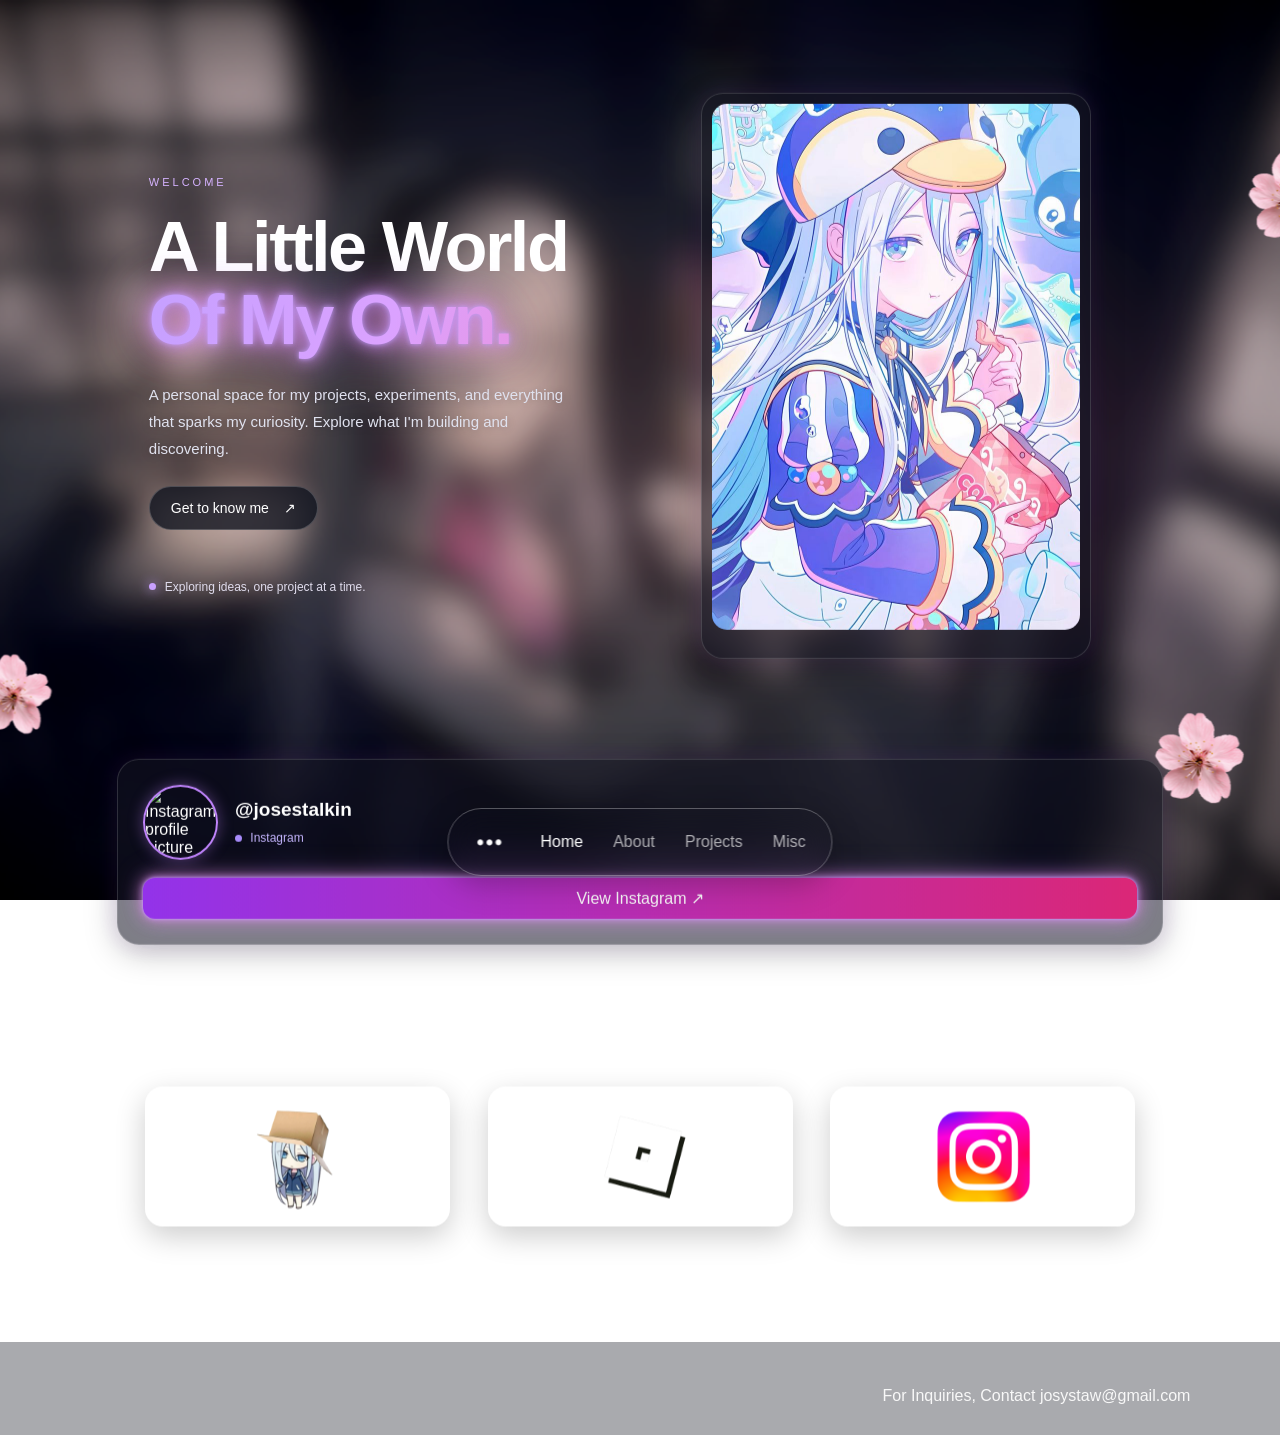
==== commit 01f68c30: "v2.2.1 Instagram profile concessions, added a misc section" ====
--- a/index.html
+++ b/index.html
@@ -68,6 +68,7 @@
     <button class="nav-link active" data-page="home">Home</button>
     <button class="nav-link" data-page="about">About</button>
     <button class="nav-link" data-page="projects">Projects</button>
+    <button class="nav-link" data-page="misc">Misc</button>
     </div>
 </nav>
 
@@ -179,11 +180,11 @@
             </div>
         </div>
 
-        <div class="profile-bio">
+        <!--div class="profile-bio">
             I sometimes (occasionally) doomscroll<br>no child should grow up in fear. 🍉
-        </div>
-
-        <div class="profile-stats">
+        </div-->
+
+        <!--div class="profile-stats">
             <div>
                 <strong id="igPosts">14</strong>
                 <span>Posts</span>
@@ -198,7 +199,7 @@
                 <strong id="igFollowing">566</strong>
                 <span>Following</span>
             </div>
-        </div>
+        </div-->
 
         <a
             href="https://www.instagram.com/josestalkin/"
@@ -240,7 +241,7 @@
          data-strength="0.08">
 
         <div class="projects-header">
-            <span class="section-badge">Portfolio</span>
+            <!--span class="section-badge">Portfolio</span-->
 
             <h1>Featured <span class="hero-glow">Projects</span></h1>
 
@@ -251,7 +252,7 @@
         </div>
 
         <div class="projects-grid">
-          <!-- Project 1 -->
+          <!-- 1 -->
         <div class="parallax-item" data-strength="0.08">
             <article class="project-card">
                 <img src="images/43cb72d63c08b5dca244477c47a3ac81.jpg"
@@ -317,6 +318,7 @@
 
       </p>
     </div>
+    <section id="misc" class="page">
     <div class="parallax-item title" data-strength="0.03">
       <h1>Miscellaneous </h1>
     </div>
@@ -385,6 +387,7 @@
     </div>
 
 </div>
+</section>
 
     <!--div class="parallax-item card" data-strength="0.05">
 
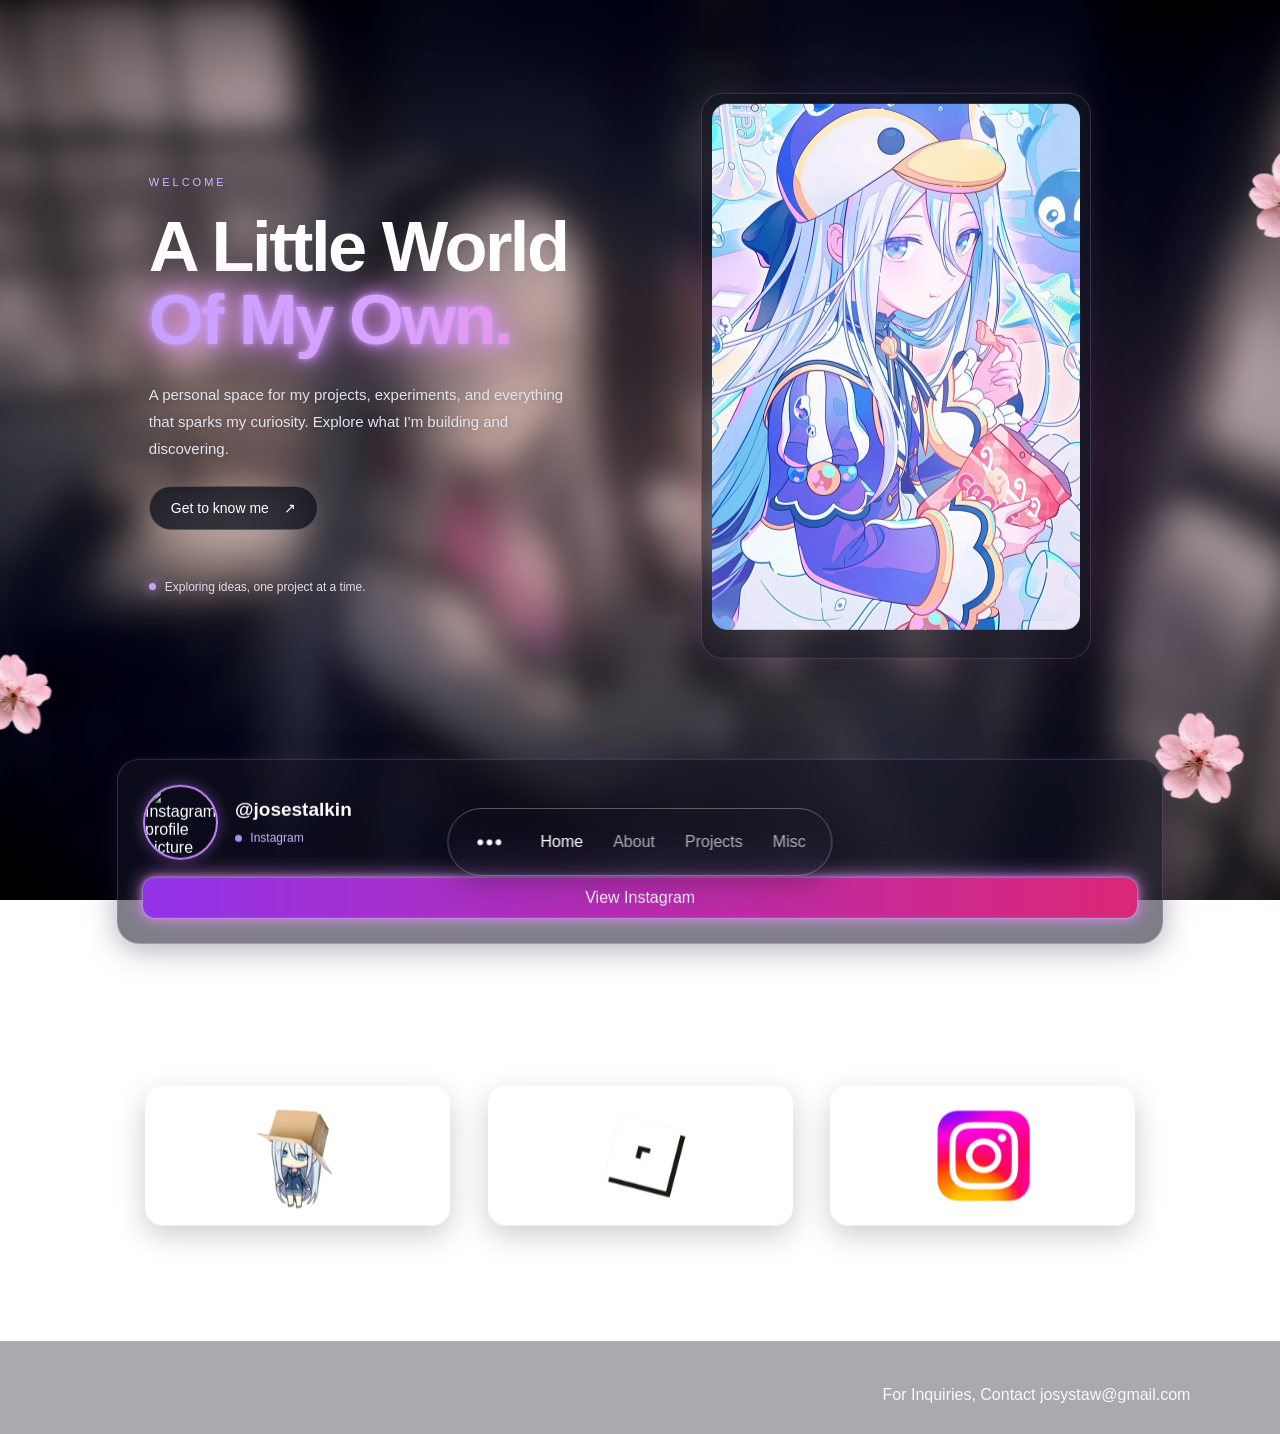
==== commit 7ff68af9: "Update index.html" ====
--- a/index.html
+++ b/index.html
@@ -207,7 +207,7 @@
             rel="noopener noreferrer"
             class="profile-button"
         >
-            View Instagram ↗
+            View Instagram 
         </a>
 
     </div>
@@ -273,7 +273,7 @@
                         </a>
 
                         <div class="project-actions">
-                            <a href="https://github.com/KicitoR/KicitoR.github.io" aria-label="GitHub">↗</a>
+                            <a href="https://github.com/KicitoR/KicitoR.github.io" aria-label="GitHub">.</a>
                         </div>
                     </div>
                 </div>
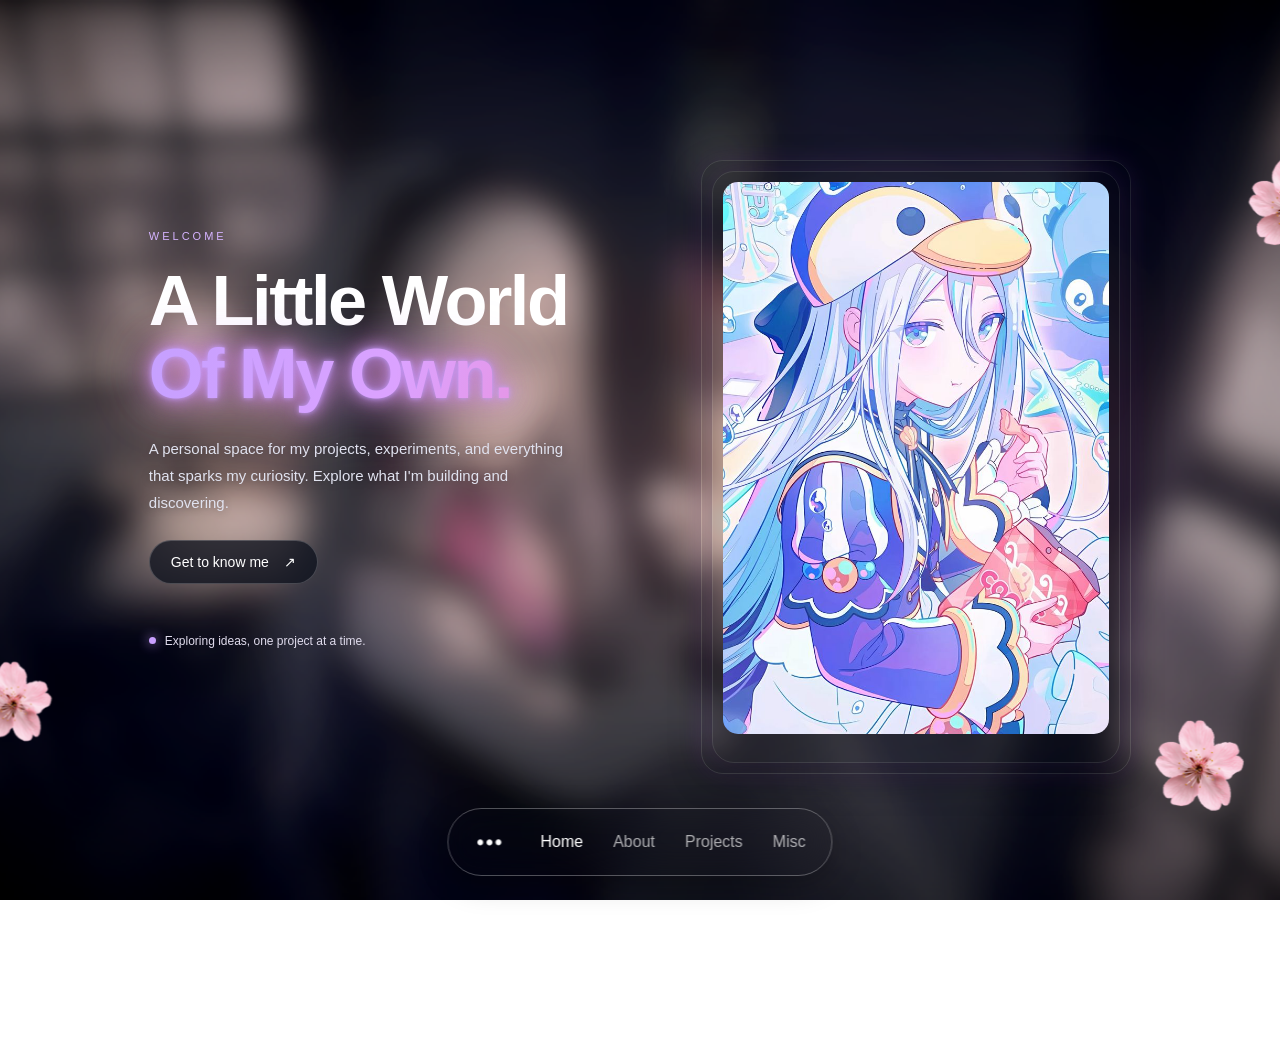
==== commit d30ccde2: "Add files via upload" ====
--- a/index.html
+++ b/index.html
@@ -97,9 +97,9 @@
             <span></span>
         </div>
 
-        <div class="loading-text">
+        <!--div class="loading-text">
             LOADING...
-        </div>
+    </div-->
 
     </div>
 
@@ -148,19 +148,220 @@
                 Exploring ideas, one project at a time.
             </div>
         </div>
-
+        <div class="crystal-flower" id="crystalFlower"></div>
         <!-- righty -->
-         <div class="hero-photo parallax-item" data-strength="0.08">
-    <div class="photo-card">
+         <div class="photo-planet-wrap">
+
+    <div class="photo-card" data-strength="0.08">
+            <div class="photo-card">
         <img src="images/pingu.png" alt="Featured photograph">
-
         <div class="photo-caption">
             <span></span>
         </div>
     </div>
-</div>
-
-    </div>
+    </div>
+
+    <div id="crystalFlower" class="crystal-flower"></div>
+
+</div>
+
+    </div>
+</section>
+
+
+    <section id="about" class="page">
+    <div class="parallax-item title" data-strength="0.10">
+      <h1>About Me</h1>
+    </div>
+    <div class="parallax-item card" data-strength="0.06">
+      <p>
+        My name is Samudera, you can call me Sam.
+      </p>
+
+      <p>
+    I'm <b><i>REALLY</b></i> interested in technology, especially computers and electronics. I like experimenting with different projects and figuring out how things work.
+    Other than that I am also interested in making arduino projects.
+
+    <br/> <br/>
+    Nice to meet you! :3
+
+      </p>
+    </div>
+    </section>
+
+    <!-- 2 i think -->
+     <section id="projects" class="page">
+    <div class="parallax-item projects-panel"
+         data-strength="0.08">
+
+        <div class="projects-header">
+            <!--span class="section-badge">Portfolio</span-->
+
+            <h1>Featured <span class="hero-glow">Projects</span></h1>
+
+            <p>
+                A collection of my recent work showcasing
+                creativity and technical expertise.
+            </p>
+        </div>
+
+        <div class="projects-grid">
+          <!-- 1 -->
+        <div class="parallax-item" data-strength="0.08">
+            <article class="project-card">
+                <img src="images/43cb72d63c08b5dca244477c47a3ac81.jpg"
+                     alt="dis website lol"
+                     class="project-image">
+
+                <div class="project-content">
+                    <div class="project-tags">
+                        <span class="tag cyan">JS</span>
+                    </div>
+
+                    <h2>This Website (lol)</h2>
+                    <p>A website. That's it.</p>
+
+                    <div class="project-footer">
+                        <a href="https://github.com/KicitoR/KicitoR.github.io" class="project-link">
+                            View GitHub Repository
+                        </a>
+
+                        <div class="project-actions">
+                            <a href="https://github.com/KicitoR/KicitoR.github.io" aria-label="GitHub">.</a>
+                        </div>
+                    </div>
+                </div>
+            </article>
+        </div>
+          <!--template-->
+          <div class="parallax-item" data-strength="0.08">
+            <article class="project-card">
+                <img src="images/footer.png"
+                     alt="ard"
+                     class="project-image">
+
+                <div class="project-content">
+                    <div class="project-tags">
+                        <span class="tag pink">C++</span>
+                    </div>
+
+                    <h2>Arduino Projects</h2>
+                    <p> I'll be adding a project documentation soon! :3 </p>
+
+                    <div class="project-footer">
+                    </div>
+                </div>
+            </article>
+        </div>
+        <!--end-->
+        </div>
+
+    </div>
+</section>
+<section id='redirect' class='page'>
+  <div class="parallax-item card" data-strength="0.06">
+    <p> Redirecting...</p>
+    </div>
+</section>
+
+<!--section id='xx' class='page'></section-->
+
+    <div class="invisible-border-thing" data-strength="0.05">
+      <p>
+
+
+      </p>
+    </div>
+    <section id="misc" class="page">
+    <div class="parallax-item title" data-strength="0.03">
+      <h1>Miscellaneous </h1>
+    </div>
+    <div class="parallax-item video-container" data-strength="0.03">
+
+      <iframe
+        src="https://www.youtube.com/embed/UFRIsspP9UE?si=3BIssX8ktgUelcXo"
+        title="YouTube video"
+        frameborder="0"
+        allow="accelerometer; autoplay; clipboard-write; encrypted-media; gyroscope; picture-in-picture; web-share"
+        referrerpolicy="strict-origin-when-cross-origin"
+        allowfullscreen>
+      </iframe>
+
+    </div>
+    <div class="spotify-grid">
+
+    <!-- Track 1 -->
+    <div class="parallax-item spotify-container"
+         data-strength="0.08">
+
+        <iframe
+            src="https://open.spotify.com/embed/track/40pPI2TbaYSZlKfV44HRjn?utm_source=generator&theme=0&si=589472dcaff14c90"
+            title="Spotify track"
+            allow="autoplay; clipboard-write; encrypted-media; fullscreen; picture-in-picture"
+            loading="lazy">
+        </iframe>
+
+    </div>
+
+    <!-- Track 2 -->
+    <div class="parallax-item spotify-container"
+         data-strength="0.08">
+
+        <iframe
+            src="https://open.spotify.com/embed/track/7gEH5vQK5u2vAUpEUF5IJM"
+            title="Spotify track"
+            allow="autoplay; clipboard-write; encrypted-media; fullscreen; picture-in-picture"
+            loading="lazy">
+        </iframe>
+
+    </div>
+
+    <!-- Track 3 -->
+    <div class="parallax-item spotify-container"
+         data-strength="0.08">
+
+        <iframe
+            src="https://open.spotify.com/embed/track/6zEg4KEgz6RGhCPmDKplYf"
+            title="Spotify track"
+            allow="autoplay; clipboard-write; encrypted-media; fullscreen; picture-in-picture"
+            loading="lazy">
+        </iframe>
+
+    </div>
+        <div class="parallax-item spotify-container"
+         data-strength="0.08">
+
+        <iframe
+            src="https://open.spotify.com/embed/track/70LcF31zb1H0PyJoS1Sx1r"
+            title="Spotify track"
+            allow="autoplay; clipboard-write; encrypted-media; fullscreen; picture-in-picture"
+            loading="lazy">
+        </iframe>
+
+    </div>
+
+</div>
+<div class="button-row">
+
+  <div class="parallax-item image-button" data-strength="0.05">
+    <a href="mobile/index.html">
+      <img src="images/accf0d55d1fa88611bb1a2bc75494300.png" alt="Button 1">
+    </a>
+  </div>
+
+  <div class="parallax-item image-button" data-strength="0.05">
+    <a href="https://www.roblox.com/users/3606323864/profile">
+      <img src="images/roblox.png" alt="Button 2">
+    </a>
+  </div>
+
+  <div class="parallax-item image-button" data-strength="0.05">
+    <a href="https://www.instagram.com/josestalkin">
+      <img src="images/insta.png" alt="Button 3">
+    </a>
+  </div>
+
+</div>
       <div class="hero-profile parallax-item" data-strength="0.08">
     <div class="profile-card">
 
@@ -212,181 +413,7 @@
 
     </div>
 </div>
-</section>
-
-
-    <section id="about" class="page">
-    <div class="parallax-item title" data-strength="0.10">
-      <h1>About Me</h1>
-    </div>
-    <div class="parallax-item card" data-strength="0.06">
-      <p>
-        My name is Samudera, you can call me Sam.
-      </p>
-
-      <p>
-    I'm <b><i>REALLY</b></i> interested in technology, especially computers and electronics. I like experimenting with different projects and figuring out how things work.
-    Other than that I am also interested in making arduino projects.
-
-    <br/> <br/>
-    Nice to meet you! :3
-
-      </p>
-    </div>
-    </section>
-
-    <!-- 2 i think -->
-     <section id="projects" class="page">
-    <div class="parallax-item projects-panel"
-         data-strength="0.08">
-
-        <div class="projects-header">
-            <!--span class="section-badge">Portfolio</span-->
-
-            <h1>Featured <span class="hero-glow">Projects</span></h1>
-
-            <p>
-                A collection of my recent work showcasing
-                creativity and technical expertise.
-            </p>
-        </div>
-
-        <div class="projects-grid">
-          <!-- 1 -->
-        <div class="parallax-item" data-strength="0.08">
-            <article class="project-card">
-                <img src="images/43cb72d63c08b5dca244477c47a3ac81.jpg"
-                     alt="dis website lol"
-                     class="project-image">
-
-                <div class="project-content">
-                    <div class="project-tags">
-                        <span class="tag cyan">JS</span>
-                    </div>
-
-                    <h2>This Website (lol)</h2>
-                    <p>A website. That's it.</p>
-
-                    <div class="project-footer">
-                        <a href="https://github.com/KicitoR/KicitoR.github.io" class="project-link">
-                            View GitHub Repository
-                        </a>
-
-                        <div class="project-actions">
-                            <a href="https://github.com/KicitoR/KicitoR.github.io" aria-label="GitHub">.</a>
-                        </div>
-                    </div>
-                </div>
-            </article>
-        </div>
-          <!--template-->
-          <div class="parallax-item" data-strength="0.08">
-            <article class="project-card">
-                <img src="images/footer.png"
-                     alt="ard"
-                     class="project-image">
-
-                <div class="project-content">
-                    <div class="project-tags">
-                        <span class="tag pink">C++</span>
-                    </div>
-
-                    <h2>Arduino Projects</h2>
-                    <p> I'll be adding a project documentation soon! :3 </p>
-
-                    <div class="project-footer">
-                    </div>
-                </div>
-            </article>
-        </div>
-        <!--end-->>
-        </div>
-
-    </div>
-</section>
-<section id='redirect' class='page'>
-  <div class="parallax-item card" data-strength="0.06">
-    <p> Redirecting...</p>
-    </div>
-</section>
-
-<!--section id='xx' class='page'></section-->
-
-    <div class="invisible-border-thing" data-strength="0.05">
-      <p>
-
-
-      </p>
-    </div>
-    <section id="misc" class="page">
-    <div class="parallax-item title" data-strength="0.03">
-      <h1>Miscellaneous </h1>
-    </div>
-    <div class="parallax-item video-container" data-strength="0.03">
-
-      <iframe
-        src="https://www.youtube.com/embed/UFRIsspP9UE?si=3BIssX8ktgUelcXo"
-        title="YouTube video"
-        frameborder="0"
-        allow="accelerometer; autoplay; clipboard-write; encrypted-media; gyroscope; picture-in-picture; web-share"
-        referrerpolicy="strict-origin-when-cross-origin"
-        allowfullscreen>
-      </iframe>
-
-    </div>
-    <div class="spotify-grid">
-
-    <!-- Track 1 -->
-    <div class="parallax-item spotify-container"
-         data-strength="0.08">
-
-        <iframe
-            src="https://open.spotify.com/embed/track/40pPI2TbaYSZlKfV44HRjn?utm_source=generator&theme=0&si=589472dcaff14c90"
-            title="Spotify track"
-            allow="autoplay; clipboard-write; encrypted-media; fullscreen; picture-in-picture"
-            loading="lazy">
-        </iframe>
-
-    </div>
-
-    <!-- Track 2 -->
-    <div class="parallax-item spotify-container"
-         data-strength="0.08">
-
-        <iframe
-            src="https://open.spotify.com/embed/track/7gEH5vQK5u2vAUpEUF5IJM"
-            title="Spotify track"
-            allow="autoplay; clipboard-write; encrypted-media; fullscreen; picture-in-picture"
-            loading="lazy">
-        </iframe>
-
-    </div>
-
-    <!-- Track 3 -->
-    <div class="parallax-item spotify-container"
-         data-strength="0.08">
-
-        <iframe
-            src="https://open.spotify.com/embed/track/6zEg4KEgz6RGhCPmDKplYf"
-            title="Spotify track"
-            allow="autoplay; clipboard-write; encrypted-media; fullscreen; picture-in-picture"
-            loading="lazy">
-        </iframe>
-
-    </div>
-        <div class="parallax-item spotify-container"
-         data-strength="0.08">
-
-        <iframe
-            src="https://open.spotify.com/embed/track/70LcF31zb1H0PyJoS1Sx1r"
-            title="Spotify track"
-            allow="autoplay; clipboard-write; encrypted-media; fullscreen; picture-in-picture"
-            loading="lazy">
-        </iframe>
-
-    </div>
-
-</div>
+
 </section>
 
     <!--div class="parallax-item card" data-strength="0.05">
@@ -410,37 +437,16 @@
 
     </div-->
     
-    <div class="button-row">
-
-  <div class="parallax-item image-button" data-strength="0.05">
-    <a href="mobile/index.html">
-      <img src="images/accf0d55d1fa88611bb1a2bc75494300.png" alt="Button 1">
-    </a>
-  </div>
-
-  <div class="parallax-item image-button" data-strength="0.05">
-    <a href="https://www.roblox.com/users/3606323864/profile">
-      <img src="images/roblox.png" alt="Button 2">
-    </a>
-  </div>
-
-  <div class="parallax-item image-button" data-strength="0.05">
-    <a href="https://www.instagram.com/josestalkin">
-      <img src="images/insta.png" alt="Button 3">
-    </a>
-  </div>
-
-</div>
 
 </div>
 
   </main>
 
-  <footer>
+  <!--footer>
     <a href="https://www.instagram.com/josestalkin/">For Inquiries, Contact josystaw@gmail.com</a>
-  </footer>
+  </footer-->
 
   <script src="script.js"></script>
-
+  <script type="module" src="./render.js"></script>
 </body>
 </html>
--- a/style.css
+++ b/style.css
@@ -10,7 +10,9 @@
   margin: 0;
   font-family: Arial, sans-serif;
   color: white;
-
+  -webkit-user-select: none;
+  user-select: none;
+  -webkit-touch-callout: none;
   background: transparent;
 }
 
@@ -1765,13 +1767,15 @@
     overflow: hidden;
     padding: 10px;
     border-radius: 22px;
-
-    background: rgba(20, 20, 35, 0.55);
+    z-index: 1;
+    background: rgba(20, 20, 35, 0);
     backdrop-filter: blur(18px);
     -webkit-backdrop-filter: blur(18px);
-
-    border: 1px solid rgba(255, 255, 255, 0.15);
-
+    width: 100%;
+    border: 1px solid rgba(255, 255, 255, 0.1);
+    transform-style: preserve-3d;
+    transition: transform 0.15s ease-out;
+    will-change: transform;
     box-shadow:
         0 8px 32px rgba(0, 0, 0, 0.25),
         0 0 25px rgba(168, 85, 247, 0.12);
@@ -1806,4 +1810,62 @@
     margin: 7px 0 0;
     font-size: 13px;
     color: rgba(255, 255, 255, 0.7);
+}
+/* 3D Crystal Flower */
+.photo-planet-wrap {
+    position: relative;
+    width: 100%;
+    max-width: 600px;
+    margin: 60px auto 0;
+    overflow: visible;
+    isolation: isolate;
+}
+
+/* Photo card */
+
+/* 3D planet */
+.crystal-flower {
+    position: absolute;
+    z-index: 2;
+
+    width: clamp(150px, 35vw, 280px);
+    aspect-ratio: 1;
+
+    top: -4%;
+    right: -12%;
+
+    pointer-events: none;
+    overflow: visible;
+}
+
+.crystal-flower canvas {
+    display: block;
+    width: 100% !important;
+    height: 100% !important;
+}
+
+/* Keep hero content above the background flower */
+.home-hero {
+    position: relative;
+    isolation: isolate;
+}
+
+.hero-copy,
+.hero-profile {
+    position: relative;
+    z-index: 2;
+}
+
+@media (max-width: 600px) {
+    .photo-planet-wrap {
+        width: 92%;
+        margin-top: 85px;
+    }
+
+    .crystal-flower {
+        width: clamp(125px, 40vw, 190px);
+
+        top: -10%;
+        right: -5%;
+    }
 }
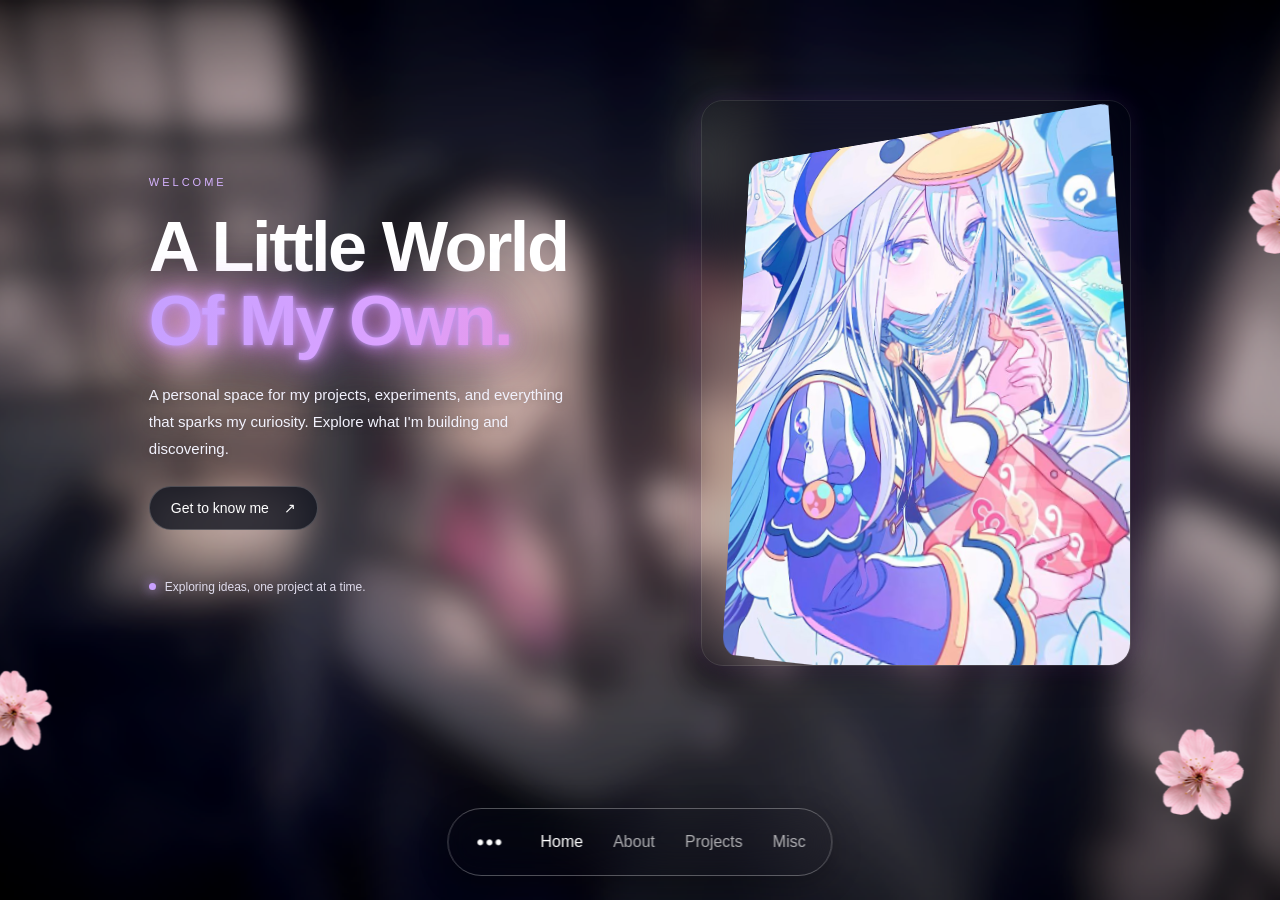
==== commit 3fdd4bb8: "parallax images, thats it" ====
--- a/index.html
+++ b/index.html
@@ -15,7 +15,6 @@
   <nav class="floating-nav" id="floatingNav">
     
 <div class="home-menu">
-    <!-- Home logo toggles the dropdown -->
     <button class="home-menu-toggle"
             id="homeMenuToggle"
             aria-label="Open home menu"
@@ -25,15 +24,13 @@
          alt="">
     </button>
 
-    <!-- Dropdown image buttons -->
     <div class="home-dropdown" id="homeDropdown">
-
-        <a href="index.html"
-          class="dropdown-item"
-          rel="noopener noreferrer">
-          <img src="images/reload.png" alt="">
-          <span>Reload</span>
-        </a>
+        <button class="dropdown-item"
+            data-page="gallery"
+            aria-label="Gallery">
+            <img src="images/gallery.png" alt="">
+            <span>Gallery</span>
+        </button>
 
         <a href="https://open.spotify.com/user/eyczlex5ln4kf2rm2b00qqnia"
           class="dropdown-item"
@@ -148,9 +145,15 @@
                 Exploring ideas, one project at a time.
             </div>
         </div>
-        <div class="crystal-flower" id="crystalFlower"></div>
+        <div class="photo-card" data-strength="0.08">
+                <div class="gallery-card" img-aspect="4.5/6">
+    <img src="/images/cutouts/herobg.png" class="parallax-layer" data-depth="15" data-rotate="5">
+    <img src="/images/cutouts/herofg.png" class="parallax-layer" data-depth="21" data-rotate="18">
+    <img src="/images/cutouts/heropg.png" class="parallax-layer" data-depth="30" data-rotate="20">
+    </div>
+        <!--div class="crystal-flower" id="crystalFlower"></div-->
         <!-- righty -->
-         <div class="photo-planet-wrap">
+         <!--div class="photo-planet-wrap">
 
     <div class="photo-card" data-strength="0.08">
             <div class="photo-card">
@@ -159,9 +162,9 @@
             <span></span>
         </div>
     </div>
-    </div>
-
-    <div id="crystalFlower" class="crystal-flower"></div>
+    </div-->
+
+    <!--div id="crystalFlower" class="crystal-flower"></div-->
 
 </div>
 
@@ -175,7 +178,7 @@
     </div>
     <div class="parallax-item card" data-strength="0.06">
       <p>
-        My name is Samudera, you can call me Sam.
+        Hi
       </p>
 
       <p>
@@ -187,6 +190,31 @@
 
       </p>
     </div>
+    <!--here-->
+    <div class="parallax-gallery">
+    <div class="gallery-card">
+    <img src="/images/cutouts/img1bg.png" class="parallax-layer" data-depth="10" data-rotate="2">
+    <img src="/images/cutouts/img1fg.png" class="parallax-layer" data-depth="20" data-rotate="5">
+    <img src="/images/cutouts/img1pg.png" class="parallax-layer" data-depth="30" data-rotate="10">
+    </div>
+
+    <div class="gallery-card">
+    <img src="/images/cutouts/img2bg.png" class="parallax-layer" data-depth="10" data-rotate="2">
+    <img src="/images/cutouts/img2fg.png" class="parallax-layer" data-depth="15" data-rotate="5">
+    <img src="/images/cutouts/img2pg.png" class="parallax-layer" data-depth="25" data-rotate="10">
+    </div>
+
+    <div class="gallery-card">
+    <img src="/images/cutouts/img3bg.png" class="parallax-layer" data-depth="10" data-rotate="2">
+    <img src="/images/cutouts/img3fg.png" class="parallax-layer" data-depth="20" data-rotate="5">
+    </div>
+
+    <div class="gallery-card">
+    <img src="/images/cutouts/img4bg.png" class="parallax-layer" data-depth="10" data-rotate="2">
+    <img src="/images/cutouts/img4fg.png" class="parallax-layer" data-depth="30" data-rotate="5">
+    </div>
+
+</div>
     </section>
 
     <!-- 2 i think -->
@@ -266,12 +294,6 @@
 
 <!--section id='xx' class='page'></section-->
 
-    <div class="invisible-border-thing" data-strength="0.05">
-      <p>
-
-
-      </p>
-    </div>
     <section id="misc" class="page">
     <div class="parallax-item title" data-strength="0.03">
       <h1>Miscellaneous </h1>
@@ -415,7 +437,32 @@
 </div>
 
 </section>
-
+<section id="gallery" class="page">
+    <div class="parallax-gallery">
+    <div class="gallery-card">
+    <img src="/images/cutouts/img1bg.png" class="parallax-layer" data-depth="10" data-rotate="2">
+    <img src="/images/cutouts/img1fg.png" class="parallax-layer" data-depth="20" data-rotate="5">
+    <img src="/images/cutouts/img1pg.png" class="parallax-layer" data-depth="30" data-rotate="10">
+    </div>
+
+    <div class="gallery-card">
+    <img src="/images/cutouts/img2bg.png" class="parallax-layer" data-depth="10" data-rotate="2">
+    <img src="/images/cutouts/img2fg.png" class="parallax-layer" data-depth="15" data-rotate="5">
+    <img src="/images/cutouts/img2pg.png" class="parallax-layer" data-depth="25" data-rotate="10">
+    </div>
+
+    <div class="gallery-card">
+    <img src="/images/cutouts/img3bg.png" class="parallax-layer" data-depth="10" data-rotate="2">
+    <img src="/images/cutouts/img3fg.png" class="parallax-layer" data-depth="20" data-rotate="5">
+    </div>
+
+    <div class="gallery-card">
+    <img src="/images/cutouts/img4bg.png" class="parallax-layer" data-depth="10" data-rotate="2">
+    <img src="/images/cutouts/img4fg.png" class="parallax-layer" data-depth="30" data-rotate="5">
+    </div>
+
+</div>
+</section>
     <!--div class="parallax-item card" data-strength="0.05">
 
       <p>
@@ -447,6 +494,6 @@
   </footer-->
 
   <script src="script.js"></script>
-  <script type="module" src="./render.js"></script>
+  <script type="module" src="/modules/render.js"></script>
 </body>
 </html>
--- a/style.css
+++ b/style.css
@@ -15,7 +15,11 @@
   -webkit-touch-callout: none;
   background: transparent;
 }
-
+html, body {
+    width: 100%;
+    max-width: 100%;
+    overflow-x: clip;
+}
 
 /* =========================
    FIXED BACKGROUND
@@ -1253,7 +1257,7 @@
 
 .hero-description {
     max-width: 430px;
-    color: #e0e2ef;
+    color: #f2f2fd;
     font-size: 15px;
     line-height: 1.8;
     margin: 24px 0;
@@ -1765,6 +1769,37 @@
 .photo-card {
     position: relative;
     overflow: hidden;
+    border-radius: 18px;
+    z-index: 1;
+    padding: 10px;
+    border-radius: 22px;
+    background: rgba(20, 20, 35, 0);
+    backdrop-filter: blur(18px);
+    -webkit-backdrop-filter: blur(18px);
+    width: 100%;
+    border: 1px solid rgba(255, 255, 255, 0.1);
+    will-change: transform;
+    box-shadow:
+        0 8px 32px rgba(0, 0, 0, 0.25),
+        0 0 25px rgba(168, 85, 247, 0.12);
+    /*    background: rgba(20, 20, 35, 0);
+    backdrop-filter: blur(18px);
+    -webkit-backdrop-filter: blur(18px);
+    width: 100%;
+    border: 1px solid rgba(255, 255, 255, 0.1);
+    padding: 10px;
+    border-radius: 22px;
+    box-shadow:
+        0 8px 32px rgba(0, 0, 0, 0.25),
+        0 0 25px rgba(168, 85, 247, 0.12);
+        border thing*/
+    perspective: 1000px;
+    transform-style: preserve-3d;
+    transition: transform 0.2s ease-out;
+
+    will-change: transform;
+    /*position: relative;
+    overflow: hidden;
     padding: 10px;
     border-radius: 22px;
     z-index: 1;
@@ -1780,8 +1815,9 @@
         0 8px 32px rgba(0, 0, 0, 0.25),
         0 0 25px rgba(168, 85, 247, 0.12);
 
-    transition: transform 0.3s ease;
-}
+    transition: transform 0.3s ease;*/
+}
+
 
 .photo-card:hover {
     transform: translateY(-5px);
@@ -1868,4 +1904,94 @@
         top: -10%;
         right: -5%;
     }
-}+}
+.parallax-gallery {
+    display: grid;
+    grid-template-columns: repeat(2, minmax(0, 1fr));
+    gap: 20px;
+
+    width: 100%;
+    max-width: 900px;
+    margin: 40px auto;
+    perspective: 1000px;
+}
+
+.gallery-card {
+    position: relative;
+    aspect-ratio: 4 / 3;
+    overflow: hidden;
+    border-radius: 18px;
+    /*    background: rgba(20, 20, 35, 0);
+    backdrop-filter: blur(18px);
+    -webkit-backdrop-filter: blur(18px);
+    width: 100%;
+    border: 1px solid rgba(255, 255, 255, 0.1);
+    padding: 10px;
+    border-radius: 22px;
+    box-shadow:
+        0 8px 32px rgba(0, 0, 0, 0.25),
+        0 0 25px rgba(168, 85, 247, 0.12);
+        border thing*/
+    perspective: 1000px;
+    transform-style: preserve-3d;
+    transition: transform 0.2s ease-out;
+
+    will-change: transform;
+}
+/*.gallery-card {
+    position: relative;
+    width: 350px;
+    height: 450px;
+
+    perspective: 1000px;
+    transform-style: preserve-3d;
+
+    transition: transform 0.15s ease-out;
+}*/
+
+.parallax-layer {
+    position: absolute;
+    inset: 0;
+
+    width: 100%;
+    height: 100%;
+
+    object-fit: contain;
+
+    /*transform: translateZ(0);
+    transition: transform 0.2s ease-out;*/
+    transform-style: preserve-3d;
+    will-change: transform;
+
+    pointer-events: none;
+}
+.gallery-card img {
+    display: block;
+    width: 100%;
+    height: 100%;
+    object-fit: cover;
+
+    transition: transform 0.3s ease;
+}
+
+.gallery-card:hover img {
+    transform: scale(1.05);
+}
+
+/* Mobile */
+@media (max-width: 600px) {
+    .parallax-gallery {
+        gap: 12px;
+        width: 94%;
+    }
+
+    .gallery-card {
+        border-radius: 12px;
+        aspect-ratio: 3 / 4;
+    }
+}
+[img-aspect] {
+    width: 100%;
+    object-fit: cover;
+}
+/*exper*/
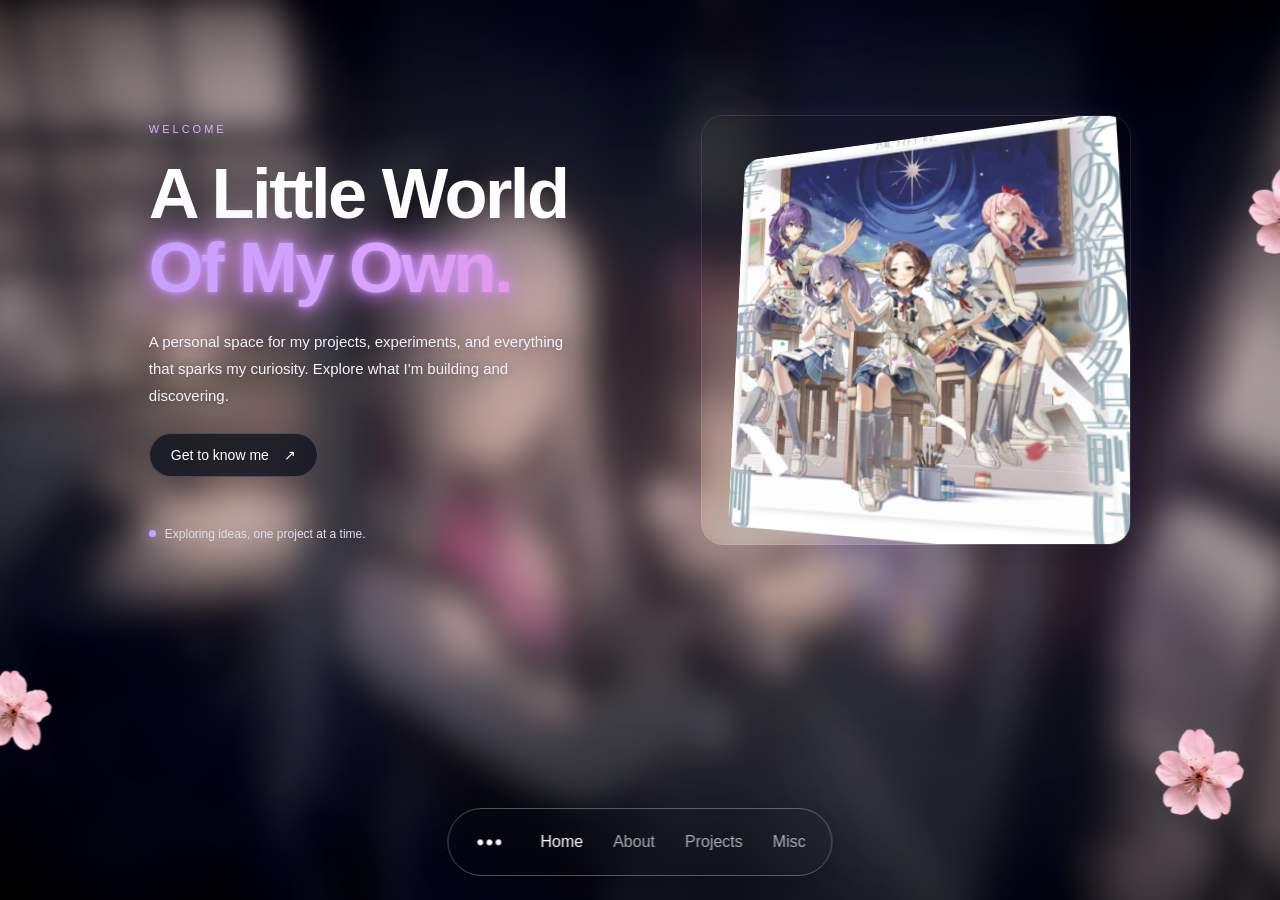
==== commit bab7c65c: "hero changes" ====
--- a/index.html
+++ b/index.html
@@ -146,11 +146,16 @@
             </div>
         </div>
         <div class="photo-card" data-strength="0.08">
-                <div class="gallery-card" img-aspect="4.5/6">
+    <div class="gallery-card" img-aspect="6/6">
+    <img src="/images/cutouts/koufukukei1024png.png" class="parallax-layer" data-depth="15" data-rotate="5">
+    <img src="/images/cutouts/koufukukei1024fg.png" class="parallax-layer" data-depth="21" data-rotate="10">
+    <img src="/images/cutouts/koufukukei1024pg.png" class="parallax-layer" data-depth="26" data-rotate="15">
+    </div>
+                <!--div class="gallery-card" img-aspect="4.5/6">
     <img src="/images/cutouts/herobg.png" class="parallax-layer" data-depth="15" data-rotate="5">
     <img src="/images/cutouts/herofg.png" class="parallax-layer" data-depth="21" data-rotate="18">
     <img src="/images/cutouts/heropg.png" class="parallax-layer" data-depth="30" data-rotate="20">
-    </div>
+    </div-->
         <!--div class="crystal-flower" id="crystalFlower"></div-->
         <!-- righty -->
          <!--div class="photo-planet-wrap">
--- a/style.css
+++ b/style.css
@@ -1796,7 +1796,6 @@
     perspective: 1000px;
     transform-style: preserve-3d;
     transition: transform 0.2s ease-out;
-
     will-change: transform;
     /*position: relative;
     overflow: hidden;
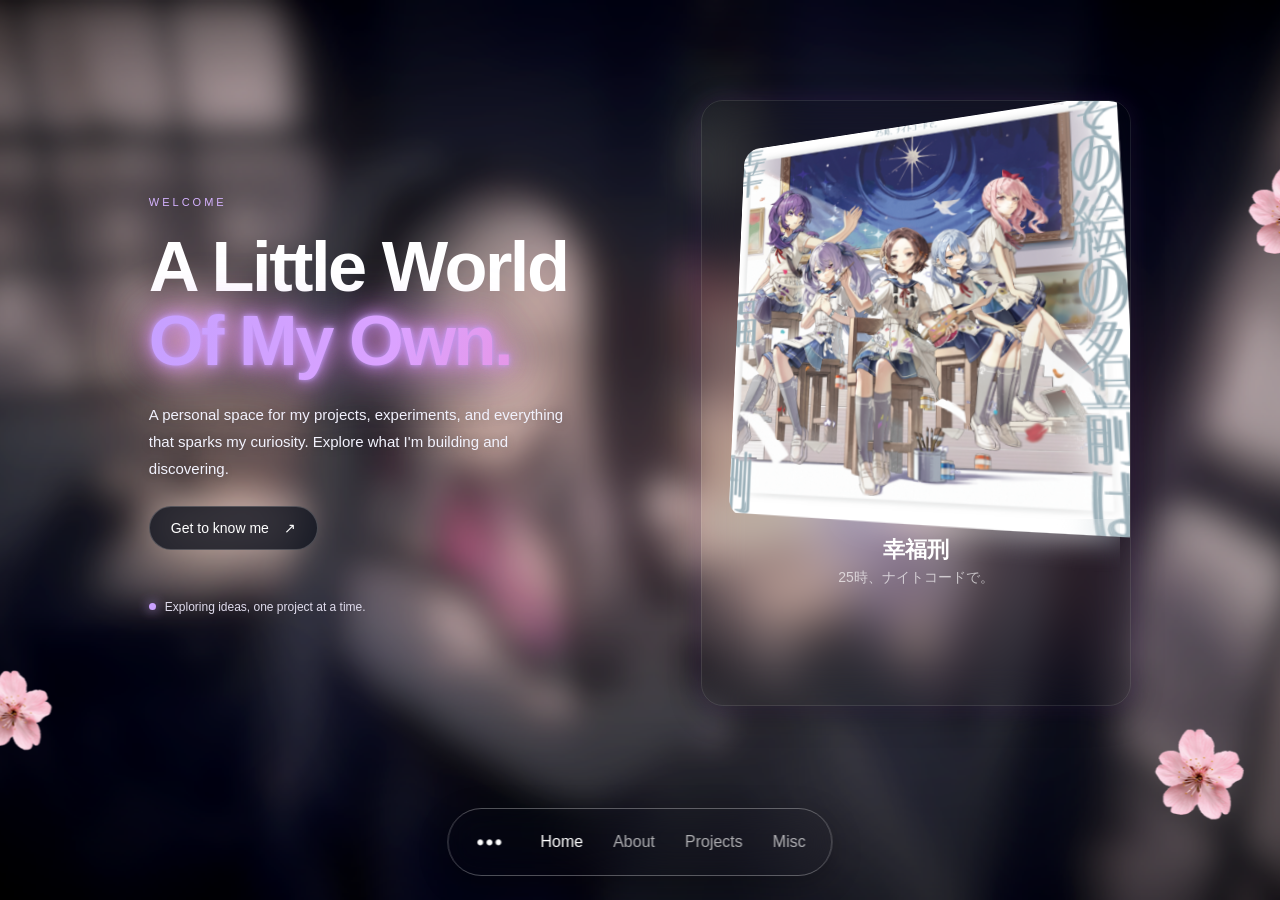
==== commit a75c8e60: "Add files via upload" ====
--- a/index.html
+++ b/index.html
@@ -145,7 +145,7 @@
                 Exploring ideas, one project at a time.
             </div>
         </div>
-        <div class="photo-card" data-strength="0.08">
+<div class="photo-card" data-strength="0.08">
     <div class="gallery-card" img-aspect="6/6">
     <img src="/images/cutouts/koufukukei1024png.png" class="parallax-layer" data-depth="15" data-rotate="5">
     <img src="/images/cutouts/koufukukei1024fg.png" class="parallax-layer" data-depth="21" data-rotate="10">
@@ -170,6 +170,22 @@
     </div-->
 
     <!--div id="crystalFlower" class="crystal-flower"></div-->
+
+<div class="spotify-card">
+    <div class="spotify-info">
+        <h2 class="spotify-title">幸福刑</h2>
+        <p class="spotify-artist">25時、ナイトコードで。</p>
+    </div>
+    <div class="spotify-player">
+        <iframe
+            src="https://open.spotify.com/embed/track/49yCnmyR33GiVZrNDVbHZk?utm_source=generator&theme=0&si=9581a79eb7284f22"
+            width="100%"
+            height="80"
+            frameborder="0"
+            allow="autoplay; clipboard-write; encrypted-media; fullscreen; picture-in-picture"
+            loading="lazy">
+        </iframe>
+    </div>
 
 </div>
 
--- a/style.css
+++ b/style.css
@@ -1993,4 +1993,56 @@
     width: 100%;
     object-fit: cover;
 }
+
+.spotify-card {
+    width: 100%;
+    max-width: none;
+    min-height: 155px;
+
+    display: flex;
+    flex-direction: column;
+    justify-content: center;
+    align-items: center;
+
+    gap: 12px;
+
+    padding: 15px;
+    box-sizing: border-box;
+
+    background: rgba(20, 20, 30, 0);
+    border: 1px solid rgba(255,255,255,0);
+
+    backdrop-filter: blur(15px);
+    -webkit-backdrop-filter: blur(15px);
+}
+
+.spotify-title {
+    margin: 0;
+
+    color: white;
+    font-size: 22px;
+    font-weight: 700;
+
+    text-align: center;
+}
+
+.spotify-artist {
+    margin: 4px 0 0;
+
+    color: rgba(255,255,255,0.65);
+    font-size: 14px;
+
+    text-align: center;
+}
+
+.spotify-player {
+    width: 100%;
+}
+
+.spotify-player iframe {
+    display: block;
+    width: 100%;
+    border-radius: 12px;
+    border: none;
+}
 /*exper*/
